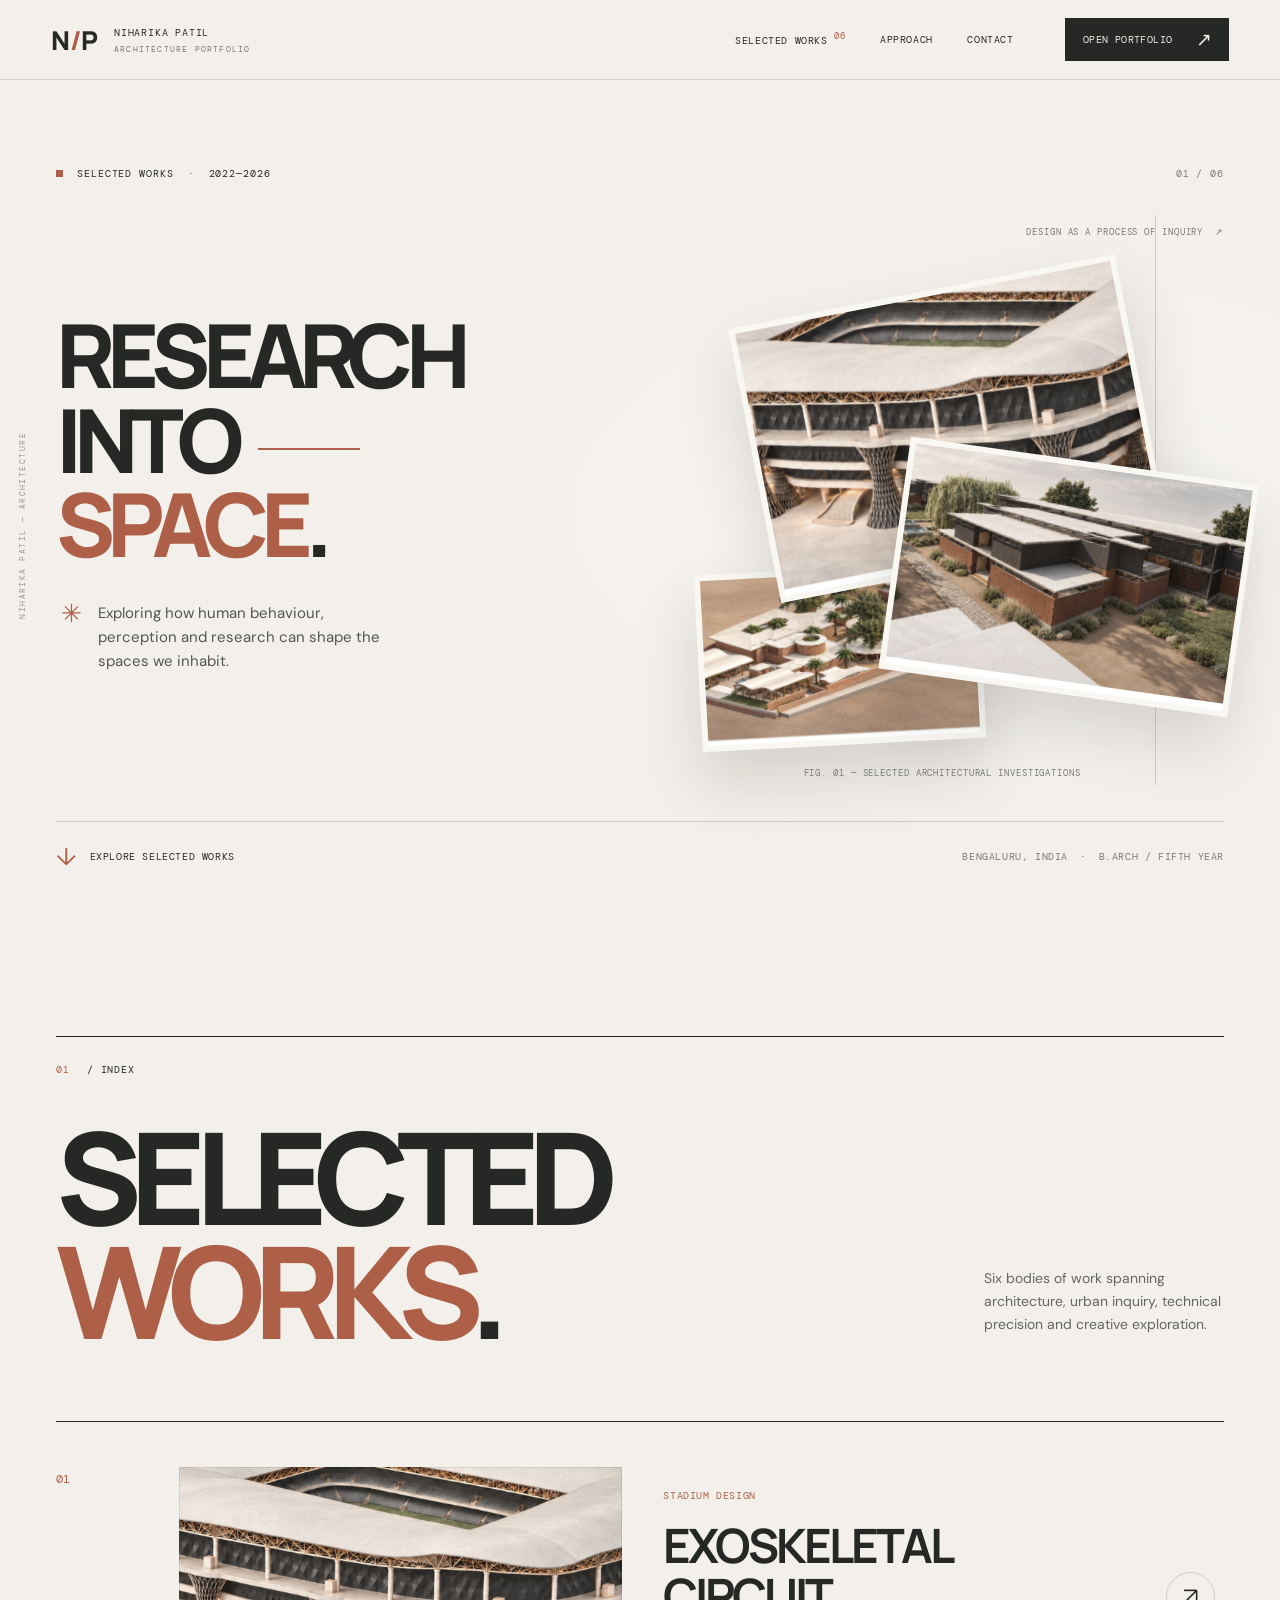
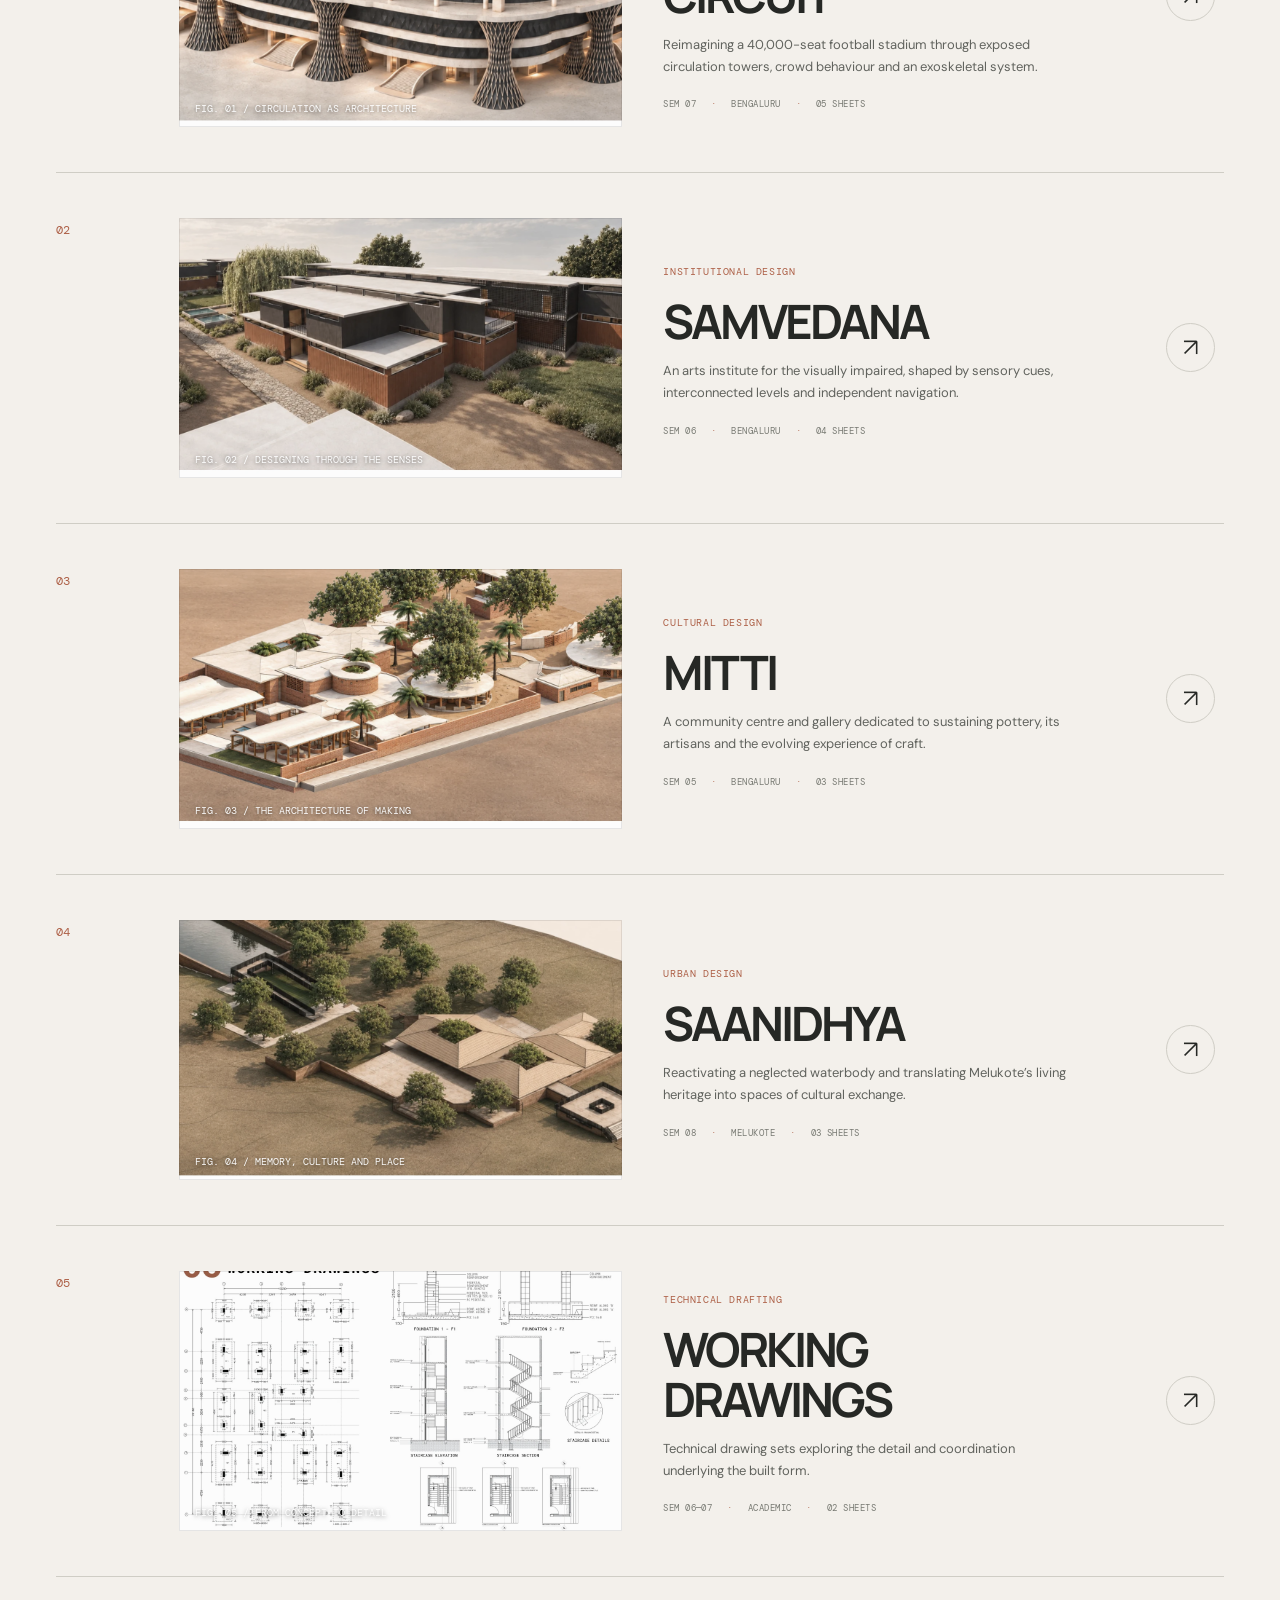
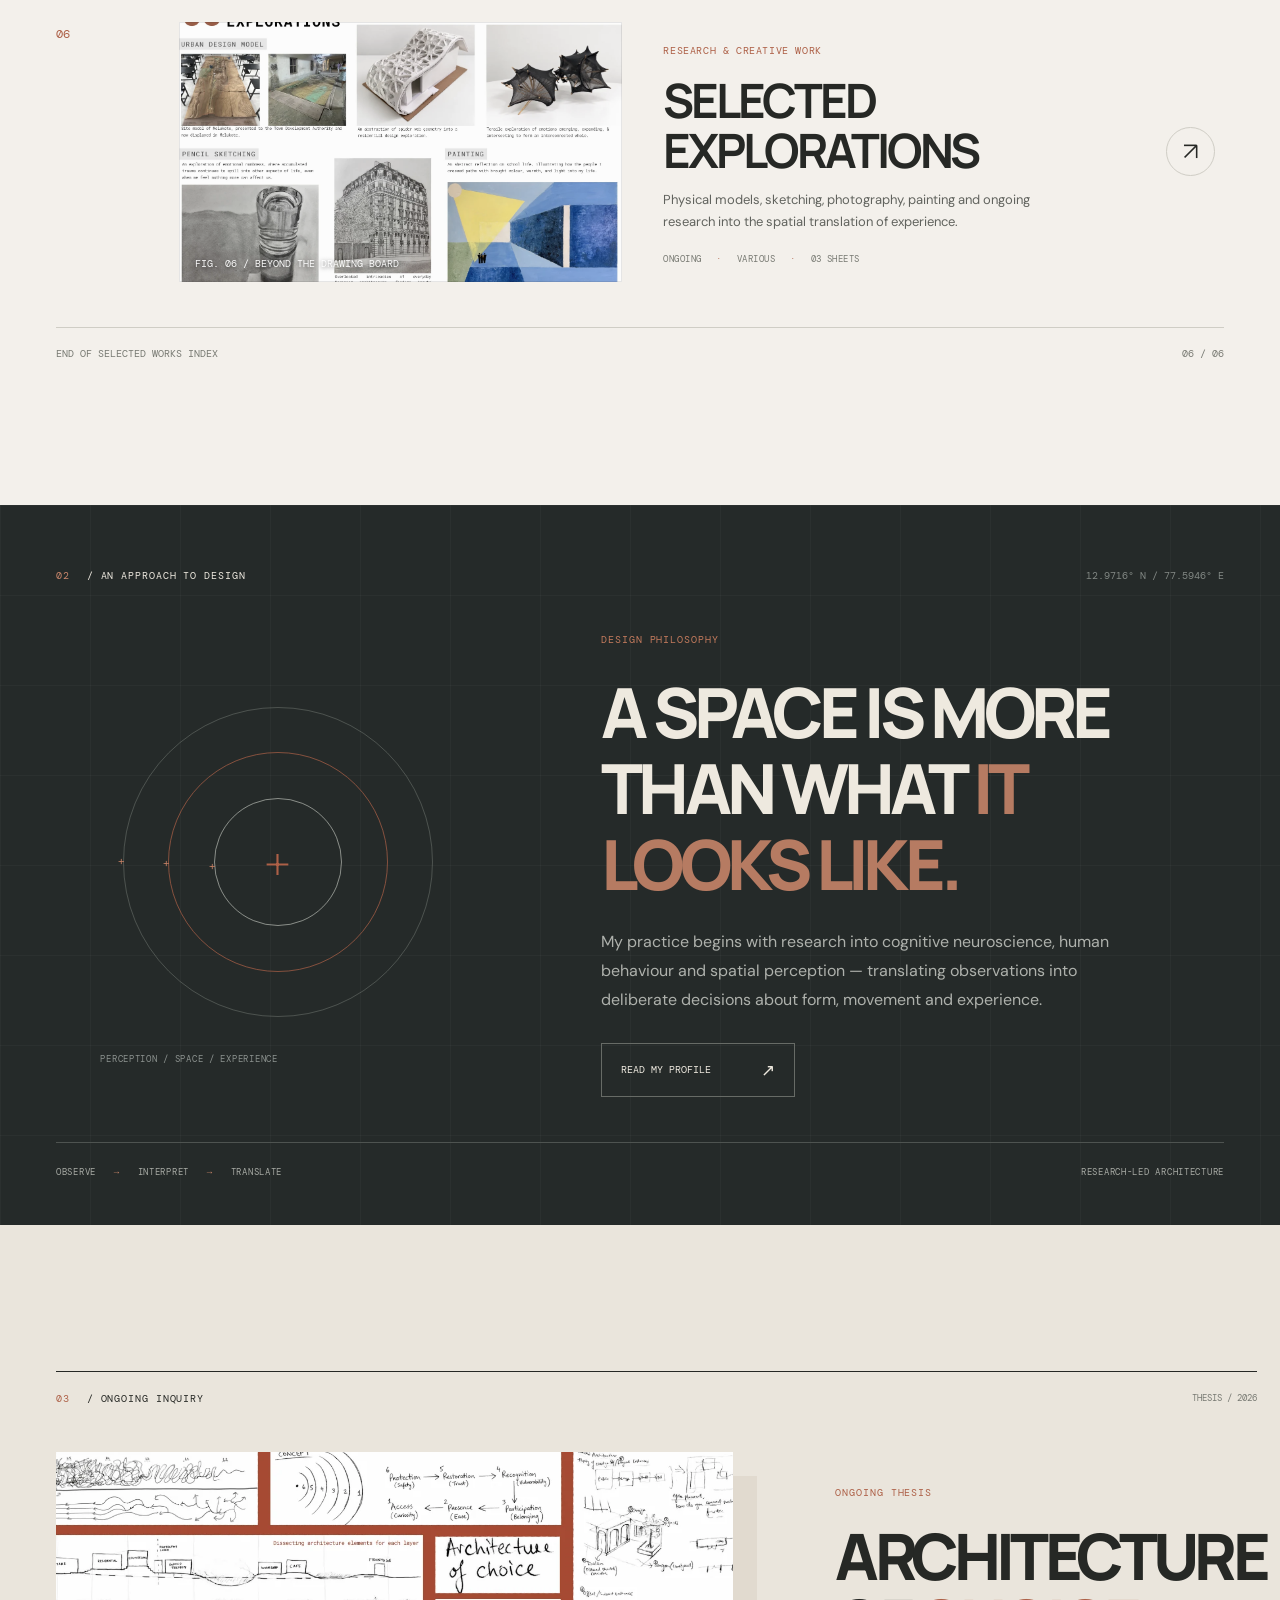
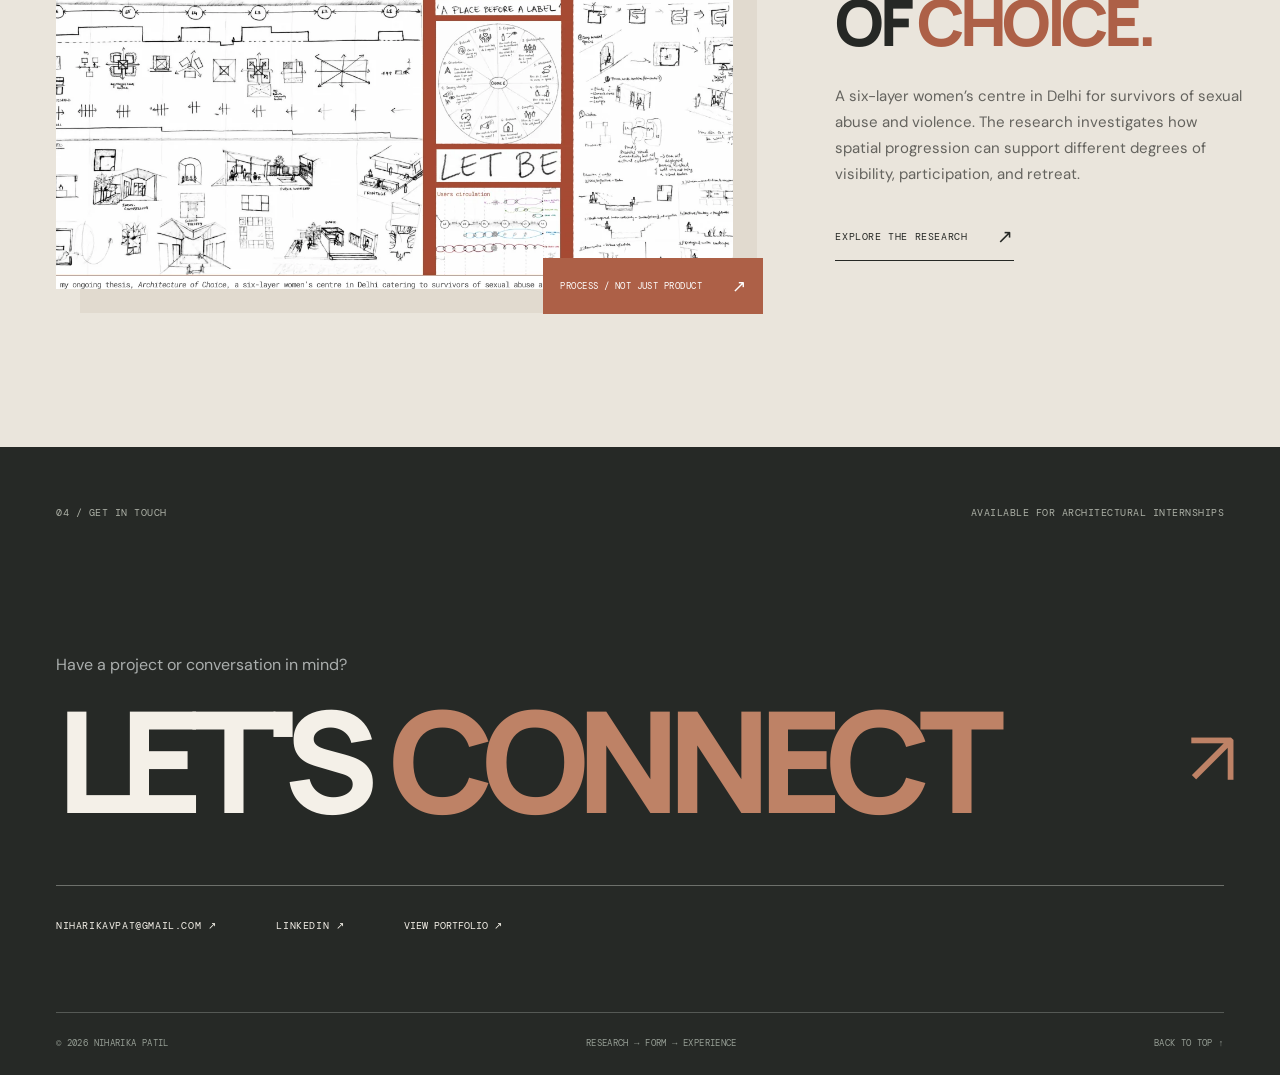
==== index.html @ 6f2466b3 "Publish architecture portfolio with 24 original-quality PDF sheets" ====
<!doctype html>
<html lang="en">
<head>
  <meta charset="utf-8" />
  <meta name="viewport" content="width=device-width, initial-scale=1, viewport-fit=cover" />
  <meta name="theme-color" content="#f3f0eb" />
  <meta name="description" content="Selected architectural works by Niharika Patil, 2022–2026. Research, perception and human experience translated into architecture." />
  <meta property="og:title" content="Niharika Patil — Architecture Portfolio" />
  <meta property="og:description" content="Selected works 2022–2026. An exploration of research, behaviour and spatial experience." />
  <meta property="og:type" content="website" />
  <meta property="og:image" content="assets/site-preview.webp" />
  <meta name="color-scheme" content="light" />
  <link rel="icon" href="assets/mark.svg" type="image/svg+xml" />
  <link rel="preconnect" href="https://fonts.googleapis.com" />
  <link rel="preconnect" href="https://fonts.gstatic.com" crossorigin />
  <link href="https://fonts.googleapis.com/css2?family=DM+Mono:wght@400;500&family=DM+Sans:wght@400;500;600;700&family=Manrope:wght@400;500;600;700;800&display=swap" rel="stylesheet" />
  <link rel="stylesheet" href="styles.css" />
  <title>Niharika Patil — Selected Works</title>
</head>
<body>
  <a class="skip-link" href="#projects">Skip to projects</a>
  <div class="reading-progress" id="reading-progress" aria-hidden="true"></div>
  <header class="site-header" id="site-header">
    <a href="#home" class="brand" aria-label="Niharika Patil — Home">
      <span class="brand-mark">N<span class="brand-accent">/</span>P</span>
      <span class="brand-copy">NIHARIKA PATIL <span>ARCHITECTURE PORTFOLIO</span></span>
    </a>
    <nav class="site-navigation" aria-label="Main navigation">
      <a href="#projects" data-nav="projects">SELECTED WORKS <sup>06</sup></a>
      <a href="#approach" data-nav="approach">APPROACH</a>
      <a href="#contact" data-nav="contact">CONTACT</a>
    </nav>
    <button class="top-action" id="open-deck" type="button" aria-label="Open complete portfolio">
      <span>OPEN PORTFOLIO</span>
      <span class="button-arrow" aria-hidden="true">↗</span>
    </button>
    <button id="mobile-menu-button" class="mobile-menu-button" type="button" aria-label="Open navigation" aria-expanded="false"><span></span><span></span></button>
  </header>

  <main>
    <section class="hero" id="home" aria-labelledby="hero-title">
      <div class="hero-grid" aria-hidden="true"></div>
      <div class="hero-content page-width">
        <div class="hero-kicker" data-reveal><span class="line-swatch"></span> SELECTED WORKS <span class="dot-sep">·</span> 2022—2026 <span class="hero-kicker-count">01 / 06</span></div>
        <div class="hero-copy" data-reveal>
          <h1 id="hero-title">RESEARCH<span class="title-second">INTO <span class="hero-title-line"></span></span><span class="last-word">SPACE<span class="rust-period">.</span></span></h1>
          <div class="hero-description">
            <span class="ornament-cross" aria-hidden="true">✳</span>
            <p>Exploring how human behaviour, perception and research can shape the spaces we inhabit.</p>
          </div>
        </div>
        <div class="hero-art" aria-label="A collage of original architectural designs from this portfolio">
          <div class="hero-image hero-image-a" data-depth="15"><img src="assets/exoskeletal.webp" alt="Exoskeletal Circuit football stadium architectural render" fetchpriority="high" /></div>
          <div class="hero-image hero-image-b" data-depth="28"><img src="assets/samvedana.webp" alt="Samvedana arts institute architectural render" /></div>
          <div class="hero-image hero-image-c" data-depth="11"><img src="assets/mitti.webp" alt="Mitti pottery community centre architectural render" /></div>
          <div class="hero-orbit-label hero-orbit-top">DESIGN AS A PROCESS OF INQUIRY&nbsp; ↗</div>
          <div class="hero-orbit-label hero-orbit-bottom">FIG. 01 — SELECTED ARCHITECTURAL INVESTIGATIONS</div>
          <div class="hero-axis" aria-hidden="true"></div>
        </div>
        <div class="hero-bottom">
          <a class="discover-link" href="#projects"><span class="discover-icon" aria-hidden="true">↓</span> EXPLORE SELECTED WORKS</a>
          <span class="hero-bottom-note">BENGALURU, INDIA <span class="dot-sep">·</span> B.ARCH / FIFTH YEAR</span>
        </div>
      </div>
      <span class="hero-vertical" aria-hidden="true">NIHARIKA PATIL — ARCHITECTURE</span>
    </section>

    <section class="projects-section" id="projects" aria-labelledby="projects-title">
      <div class="page-width">
        <div class="section-heading" data-reveal>
          <span class="eyebrow"><span class="section-num">01</span> / INDEX</span>
          <div class="section-heading-main">
            <h2 id="projects-title">SELECTED<br/><em>WORKS</em><span class="heading-period">.</span></h2>
            <p>Six bodies of work spanning architecture, urban inquiry, technical precision and creative exploration.</p>
          </div>
        </div>
        <div id="project-list" class="project-list" aria-label="Architecture projects"></div>
        <div class="index-end"><span>END OF SELECTED WORKS INDEX</span><span>06 / 06</span></div>
      </div>
    </section>

    <section class="statement-section" id="approach" aria-labelledby="statement-title">
      <div class="statement-inner page-width">
        <div class="statement-top"><span class="eyebrow"><span class="section-num">02</span> / AN APPROACH TO DESIGN</span><span class="statement-coordinate">12.9716° N / 77.5946° E</span></div>
        <div class="statement-body">
          <div class="statement-graphic" aria-hidden="true"><span class="circle circle-one"></span><span class="circle circle-two"></span><span class="circle circle-three"></span><span class="circle-center">+</span><span class="circle-caption">PERCEPTION / SPACE / EXPERIENCE</span></div>
          <div class="statement-content" data-reveal><span class="tiny-label">DESIGN PHILOSOPHY</span><h2 id="statement-title">A SPACE IS MORE THAN WHAT <em>IT LOOKS LIKE.</em></h2><p>My practice begins with research into cognitive neuroscience, human behaviour and spatial perception — translating observations into deliberate decisions about form, movement and experience.</p><button class="light-button" type="button" data-page="2">READ MY PROFILE <span aria-hidden="true">↗</span></button></div>
        </div>
        <div class="statement-bottom"><span>OBSERVE <b>→</b> INTERPRET <b>→</b> TRANSLATE</span><span>RESEARCH-LED ARCHITECTURE</span></div>
      </div>
    </section>

    <section class="research-section" aria-labelledby="research-title">
      <div class="page-width research-layout">
        <div class="research-top"><span class="eyebrow"><span class="section-num">03</span> / ONGOING INQUIRY</span><span class="research-no">THESIS / 2026</span></div>
        <div class="research-visual" data-reveal><img src="assets/thesis-research.webp" loading="lazy" alt="Research drawings and spatial studies from Architecture of Choice, a women's centre thesis"/><div class="research-image-stamp">PROCESS / NOT JUST PRODUCT <span>↗</span></div></div>
        <div class="research-copy" data-reveal><span class="tiny-label dark-label">ONGOING THESIS</span><h2 id="research-title">ARCHITECTURE<br/>OF <em>CHOICE.</em></h2><p>A six-layer women’s centre in Delhi for survivors of sexual abuse and violence. The research investigates how spatial progression can support different degrees of visibility, participation, and retreat.</p><button class="underlined-link" type="button" data-page="23">EXPLORE THE RESEARCH <span>↗</span></button></div>
      </div>
    </section>
  </main>

  <footer class="site-footer" id="contact">
    <div class="page-width footer-layout">
      <div class="footer-overline"><span>04 / GET IN TOUCH</span><span>AVAILABLE FOR ARCHITECTURAL INTERNSHIPS</span></div>
      <p class="footer-small">Have a project or conversation in mind?</p>
      <a class="footer-mail" href="mailto:niharikavpat@gmail.com">LET'S <span>CONNECT</span><span class="footer-arrow" aria-hidden="true">↗</span></a>
      <div class="footer-links"><a href="mailto:niharikavpat@gmail.com">NIHARIKAVPAT@GMAIL.COM ↗</a><a href="https://www.linkedin.com/in/niharika-patil-43bb201a4/" target="_blank" rel="noopener noreferrer">LINKEDIN ↗</a><button type="button" id="footer-open">VIEW PORTFOLIO ↗</button></div>
      <div class="footer-bottom"><span>© <span id="copyright-year">2026</span> NIHARIKA PATIL</span><span>RESEARCH → FORM → EXPERIENCE</span><a href="#home">BACK TO TOP ↑</a></div>
    </div>
  </footer>

  <!-- Interactive PDF gallery: originals are preserved as individually paginated PDF files. -->
  <div class="viewer" id="viewer" role="dialog" aria-modal="true" aria-labelledby="viewer-heading" aria-hidden="true" inert>
    <div class="viewer-topbar">
      <div class="viewer-brand"><span class="viewer-brand-symbol">N/P</span><span>THE ARCHIVE <small> / NIHARIKA PATIL</small></span></div>
      <div class="viewer-breadcrumb"><span id="viewer-breadcrumb-project">SELECTED WORKS</span><span class="bc-slash">/</span><span id="viewer-breadcrumb-page">SHEET 01</span></div>
      <div class="viewer-actions"><button class="viewer-text-button" type="button" id="viewer-fullscreen" aria-label="Toggle fullscreen"><span class="icon-fullscreen">⛶</span><span class="hide-small">FULLSCREEN</span></button><button class="viewer-close" type="button" id="viewer-close" aria-label="Close portfolio viewer">×</button></div>
    </div>
    <div class="viewer-body">
      <aside class="viewer-sidebar" aria-label="Project navigation">
        <div class="sidebar-top"><span class="tiny-label">PORTFOLIO CONTENTS</span><h2 id="viewer-heading">SELECTED<br/>WORKS<span>.</span></h2><p>2022 — 2026<br/>24 ORIGINAL SHEETS</p></div>
        <nav id="viewer-chapters" class="viewer-chapters" aria-label="Portfolio chapters"></nav>
        <div class="sidebar-footer"><div class="sidebar-footer-line"></div><span>SCROLL / ZOOM / EXPLORE</span><span class="sidebar-mark">NP↗</span></div>
      </aside>
      <div class="viewer-main">
        <div class="viewer-stage-toolbar"><div><span class="viewer-live-mark"></span><span id="viewer-sheet-label">COVER / SHEET 01</span></div><span class="viewer-meta" id="viewer-meta">A3 LANDSCAPE · ORIGINAL PDF</span></div>
        <div class="viewer-stage" id="viewer-stage" tabindex="0" aria-label="Zoomable architectural PDF page">
          <div class="viewer-loading" id="viewer-loading" role="status" aria-live="polite"><span class="loading-cross">✳</span><span>PREPARING THE DRAWING</span><span class="loading-progress"></span></div>
          <div class="pdf-frame" id="pdf-frame"><canvas id="pdf-canvas" aria-label="Architecture portfolio page"></canvas><iframe id="pdf-fallback" title="Architecture portfolio PDF sheet" hidden></iframe></div>
          <div class="viewer-stage-corner corner-a" aria-hidden="true"></div><div class="viewer-stage-corner corner-b" aria-hidden="true"></div>
        </div>
        <div class="viewer-controls">
          <div class="viewer-page-nav"><button type="button" id="viewer-prev" aria-label="Previous sheet" class="viewer-arrow">←</button><span id="viewer-page-count">01 <span>/</span> 24</span><button type="button" id="viewer-next" aria-label="Next sheet" class="viewer-arrow">→</button></div>
          <div class="viewer-zoom"><button type="button" id="zoom-out" aria-label="Zoom out">−</button><span id="zoom-label">FIT</span><button type="button" id="zoom-in" aria-label="Zoom in">+</button><button type="button" id="zoom-reset" class="fit-button">FIT</button></div>
          <div class="viewer-download"><a id="download-sheet" href="pages/sheet-01.pdf" download="Niharika-Patil-Sheet-01.pdf" aria-label="Download current PDF sheet">↓ <span class="hide-small">DOWNLOAD SHEET</span></a><a id="download-full" href="#" target="_blank" rel="noopener noreferrer" hidden>FULL PDF ↗</a></div>
        </div>
        <div class="viewer-thumbs" id="viewer-thumbs" aria-label="Sheets in current chapter"></div>
      </div>
    </div>
    <div class="viewer-footnote"><span>THE ORIGINAL DRAWINGS, UNALTERED</span><span>USE ← → TO TURN PAGES <span class="hide-small"> · + / − TO ZOOM · ESC TO CLOSE</span></span></div>
  </div>
  <div class="toast" role="status" id="toast" aria-live="polite"></div>
  <script type="module" src="app.js"></script>
</body>
</html>
---- styles.css ----
:root{--paper:#f3f0eb;--paper2:#ebe7df;--ink:#262825;--muted:#787a73;--rust:#ad6047;--rust-dark:#87452f;--line:#cfcdc5;--dark:#252a29;--dark2:#1d2120;--mono:'DM Mono','Courier New',monospace;--display:'Manrope','Arial',sans-serif;--sans:'DM Sans','Arial',sans-serif;--header-h:80px}
*,*::before,*::after{box-sizing:border-box}html{scroll-behavior:smooth}body{margin:0;background:var(--paper);color:var(--ink);font-family:var(--sans);-webkit-font-smoothing:antialiased;overflow-x:hidden}body.viewer-open{overflow:hidden}button,a{-webkit-tap-highlight-color:transparent}a{color:inherit;text-decoration:none}button{color:inherit;font:inherit;cursor:pointer}button:disabled{opacity:.3;cursor:not-allowed}img{display:block;max-width:100%}::selection{background:var(--rust);color:#fff}:focus-visible{outline:2px solid var(--rust);outline-offset:4px}.page-width{width:min(1440px,calc(100% - 112px));margin:0 auto}.skip-link{position:absolute;top:-100px;left:12px;z-index:1500;background:#fff;padding:12px}.skip-link:focus{top:12px}.reading-progress{position:fixed;height:2px;width:0;left:0;top:0;background:var(--rust);z-index:1101;pointer-events:none}.site-header{position:fixed;z-index:200;top:0;left:0;width:100%;height:var(--header-h);display:flex;align-items:center;padding:0 clamp(24px,4vw,72px);gap:4vw;border-bottom:1px solid rgba(38,40,37,.14);background:rgba(243,240,235,.88);backdrop-filter:blur(18px);transition:background .4s}.site-header.scrolled{background:rgba(243,240,235,.97)}.brand{display:flex;gap:14px;align-items:center;flex:1;min-width:0}.brand-mark{font-family:var(--display);font-size:26px;letter-spacing:-.13em;line-height:1;font-weight:800;margin-right:5px}.brand-accent{color:var(--rust);margin:0 3px}.brand-copy{font-family:var(--mono);font-size:10px;letter-spacing:.08em;white-space:nowrap}.brand-copy span{display:block;color:var(--muted);font-size:8px;margin-top:5px;letter-spacing:.15em}.site-navigation{display:flex;align-items:center;gap:clamp(14px,2.7vw,44px);height:100%;white-space:nowrap}.site-navigation a{font-family:var(--mono);font-size:10px;letter-spacing:.06em;transition:color .2s}.site-navigation a:hover{color:var(--rust)}.site-navigation sup{font-size:9px;color:var(--rust);position:relative;top:-.1em}.top-action{border:1px solid var(--ink);background:var(--ink);color:var(--paper);padding:13px 15px 13px 17px;display:flex;align-items:center;justify-content:space-between;gap:24px;font:10px var(--mono);letter-spacing:.04em;white-space:nowrap;transition:background .2s,border-color .2s,transform .2s}.top-action:hover{background:var(--rust-dark);border-color:var(--rust-dark);transform:translateY(-2px)}.button-arrow{font-size:19px;line-height:.8}.mobile-menu-button{display:none;border:0;background:transparent;padding:10px}.mobile-menu-button span{display:block;width:22px;height:1px;background:var(--ink);margin:6px 0}.hero{min-height:min(930px,100svh);position:relative;overflow:hidden;padding-top:var(--header-h);background:radial-gradient(ellipse at 81% 57%,#f7f5f0 0%,transparent 43%),var(--paper)}.hero-grid{position:absolute;inset:0;opacity:.3;pointer-events:none;background-image:linear-gradient(90deg,transparent calc(25% - .5px),#d8d5ce 25%,transparent calc(25% + .5px),transparent calc(50% - .5px),#d8d5ce 50%,transparent calc(50% + .5px),transparent calc(75% - .5px),#d8d5ce 75%,transparent calc(75% + .5px)),linear-gradient(0deg,transparent calc(50% - .5px),#d8d5ce 50%,transparent calc(50% + .5px))}.hero-content{position:relative;min-height:calc(min(930px,100svh) - var(--header-h));display:grid;grid-template-columns:1.1fr .9fr;grid-template-rows:100px 1fr 95px}.hero-kicker{grid-column:1/3;align-self:end;display:flex;align-items:center;gap:14px;font:10px var(--mono);letter-spacing:.09em}.line-swatch{height:7px;width:7px;background:var(--rust)}.dot-sep{color:var(--rust)}.hero-kicker-count{margin-left:auto;color:var(--muted)}.hero-copy{grid-column:1;grid-row:2;display:flex;flex-direction:column;justify-content:center;z-index:5;pointer-events:none}.hero h1{font:800 clamp(62px,6.9vw,122px)/.96 var(--display);letter-spacing:-.088em;margin:0 0 35px;white-space:nowrap}.hero h1 span{display:block}.hero h1 .title-second{display:flex;gap:22px;align-items:center}.hero-title-line{display:inline-block!important;width:clamp(70px,8vw,146px);height:2px;background:var(--rust);transform:translateY(10px)}.hero h1 .last-word{color:var(--rust)}.rust-period{display:inline!important;color:var(--ink)}.hero-description{display:flex;gap:16px;align-items:start;max-width:350px;padding-left:5px}.hero-description p{font-size:15px;line-height:1.6;color:#525650;margin:0}.ornament-cross{font-size:25px;color:var(--rust);line-height:1}.hero-art{grid-row:2;grid-column:2;position:relative;min-height:530px;margin:35px 0 20px}.hero-image{position:absolute;box-shadow:0 30px 60px rgba(36,30,20,.15);border:6px solid #f8f7f2;overflow:hidden;--mx:0px;--my:0px;transform:translate3d(var(--mx),var(--my),0) rotate(var(--rotate));transition:transform .7s cubic-bezier(.23,1,.32,1),filter .5s}.hero-image img{width:100%;height:100%;object-fit:cover;filter:saturate(.75)}.hero-image-a{--rotate:-11deg;left:10%;top:13%;width:75%;height:49%;z-index:2}.hero-image-b{--rotate:8deg;left:37%;top:43%;width:67%;height:41%;z-index:3}.hero-image-c{--rotate:-3deg;left:0;top:62%;width:54%;height:31%;z-index:1}.hero-image:hover{z-index:10;filter:saturate(1.25);--rotate:0deg}.hero-axis{position:absolute;right:13%;top:0;bottom:0;width:1px;background:var(--line)}.hero-orbit-label{position:absolute;font:9px var(--mono);letter-spacing:.1em;color:var(--muted);z-index:4;white-space:nowrap}.hero-orbit-top{top:2%;right:0}.hero-orbit-bottom{bottom:1%;left:20%}.hero-bottom{grid-row:3;grid-column:1/3;align-self:end;display:flex;justify-content:space-between;align-items:center;padding:19px 0 28px;border-top:1px solid var(--line)}.discover-link,.hero-bottom-note{font:10px var(--mono);letter-spacing:.06em;display:flex;align-items:center;gap:12px}.discover-link:hover .discover-icon{transform:translateY(5px)}.discover-icon{font:24px var(--sans);transition:transform .25s;color:var(--rust)}.hero-bottom-note{color:var(--muted)}.hero-vertical{position:absolute;left:17px;top:48%;writing-mode:vertical-rl;transform:rotate(180deg);font:8px var(--mono);letter-spacing:.18em;color:#999a92}.projects-section{padding:136px 0 145px;background:var(--paper)}.eyebrow,.tiny-label{font:10px var(--mono);letter-spacing:.09em}.section-num{color:var(--rust);margin-right:10px}.section-heading{border-top:1px solid var(--ink);padding-top:20px;margin-bottom:73px}.section-heading-main{display:flex;align-items:end;justify-content:space-between;gap:60px;margin-top:42px}.section-heading h2{font:800 clamp(69px,10vw,164px)/.89 var(--display);letter-spacing:-.09em;margin:0}.section-heading h2 em{font-style:normal;color:var(--rust)}.section-heading .heading-period{color:var(--ink)}.section-heading-main p{max-width:240px;font-size:14px;line-height:1.65;margin:0 0 12px;color:#646760}.project-list{border-top:1px solid var(--ink)}.project-row{position:relative;display:grid;grid-template-columns:7% 38% 1fr 5%;align-items:center;gap:3.5%;padding:45px 0;min-height:320px;border-bottom:1px solid var(--line);transition:padding .35s;background:transparent}.project-row:hover{padding-left:12px;padding-right:12px}.project-number{font:12px var(--mono);color:var(--rust);align-self:start;padding-top:4px}.project-picture{position:relative;overflow:hidden;height:260px;isolation:isolate;background:#dfdad0}.project-picture:after{content:"";position:absolute;inset:0;border:1px solid rgba(35,36,33,.1);pointer-events:none}.project-picture img{width:100%;height:100%;object-fit:cover;filter:saturate(.8) contrast(.98);transition:transform .9s cubic-bezier(.23,1,.32,1),filter .5s}.project-row:hover img{transform:scale(1.065);filter:saturate(1)}.project-picture .picture-index{position:absolute;left:16px;bottom:12px;color:rgba(255,255,255,.95);font:10px var(--mono);z-index:2;text-shadow:0 1px 4px #0008}.project-info{padding-right:25px}.project-type{font:10px var(--mono);letter-spacing:.06em;color:var(--rust)}.project-info h3{font:700 clamp(33px,3.7vw,62px)/1.04 var(--display);letter-spacing:-.065em;margin:17px 0 14px}.project-info h3 span{display:block}.project-description{font-size:13px;line-height:1.7;max-width:410px;color:#61635e;margin:0 0 20px}.project-facts{display:flex;gap:15px;flex-wrap:wrap;font:9px var(--mono);letter-spacing:.05em;color:var(--muted)}.project-facts span:not(:first-child):before{content:'·';margin-right:15px;color:var(--rust)}.project-open{border:1px solid var(--line);border-radius:50%;height:49px;width:49px;display:flex;align-items:center;justify-content:center;font-size:25px;font-weight:300;transition:transform .3s,background .3s,color .3s,border-color .3s}.project-row:hover .project-open{background:var(--rust);border-color:var(--rust);color:white;transform:rotate(45deg)}.project-row{cursor:pointer}.project-row:focus-visible{outline-offset:-2px}.index-end{display:flex;justify-content:space-between;padding-top:19px;font:10px var(--mono);color:var(--muted)}.statement-section{background:var(--dark);color:#eee9df;min-height:720px;padding:64px 0 38px;position:relative;overflow:hidden}.statement-section:after{content:'';pointer-events:none;position:absolute;inset:0;background-image:linear-gradient(rgba(255,255,255,.027) 1px,transparent 1px),linear-gradient(90deg,rgba(255,255,255,.027) 1px,transparent 1px);background-size:90px 90px}.statement-inner{position:relative;z-index:1}.statement-top,.statement-bottom{display:flex;justify-content:space-between;align-items:center}.statement-top .section-num{color:#ca876c}.statement-coordinate{font:10px var(--mono);color:#828884}.statement-body{display:grid;grid-template-columns:38% 1fr;min-height:560px;align-items:center}.statement-graphic{width:100%;height:450px;position:relative;display:flex;align-items:center;justify-content:center}.circle{position:absolute;border:1px solid rgba(220,225,215,.22);border-radius:50%;aspect-ratio:1}.circle-one{width:310px}.circle-two{width:220px;border-color:rgba(171,96,71,.72)}.circle-three{width:128px;border-color:rgba(220,225,215,.55)}.circle::before{content:'+';position:absolute;top:47%;left:-6px;color:#b97a60;font-size:12px}.circle-two{animation:rotate-orbit 24s linear infinite}.circle-one{animation:rotate-orbit 35s linear reverse infinite}.circle-center{font:50px var(--sans);font-weight:200;color:var(--rust)}.circle-caption{position:absolute;bottom:22px;left:10%;font:9px var(--mono);color:#8c928f;letter-spacing:.08em}@keyframes rotate-orbit{to{transform:rotate(360deg)}}.statement-content{padding:30px 4% 30px 14%}.statement-content .tiny-label{color:#c47b5d}.statement-content h2{font:800 clamp(42px,5.4vw,82px)/1.1 var(--display);letter-spacing:-.07em;margin:26px 0}.statement-content h2 em{font-style:normal;color:#b67b62}.statement-content p{max-width:530px;font-size:16px;color:#aeb1ac;line-height:1.8;margin:0 0 28px}.light-button{background:transparent;border:1px solid #676b66;color:#eee9df;display:flex;align-items:center;gap:50px;padding:15px 19px;font:10px var(--mono);transition:background .25s,color .25s}.light-button:hover{background:#eee9df;color:var(--dark)}.light-button span{font-size:17px}.statement-bottom{padding-top:23px;border-top:1px solid #4e5350;font:9px var(--mono);letter-spacing:.08em;color:#a7aaa4}.statement-bottom b{font-weight:normal;color:#cc886a;padding:0 12px}.research-section{padding:146px 0 158px;background:#eae5dc}.research-layout{display:grid;grid-template-columns:58% 1fr;column-gap:8%;row-gap:47px}.research-top{display:flex;justify-content:space-between;grid-column:1/3;padding-top:20px;border-top:1px solid var(--ink)}.research-no{font:9px var(--mono);color:var(--muted)}.research-visual{position:relative;align-self:center;background:#d7d0c4;box-shadow:24px 24px 0 rgba(170,150,127,.14)}.research-visual img{width:100%;height:auto;aspect-ratio:1.55;object-fit:cover}.research-image-stamp{position:absolute;bottom:-25px;right:-30px;display:flex;align-items:center;gap:30px;padding:17px;background:var(--rust);font:9px var(--mono);color:#fff;letter-spacing:.05em}.research-image-stamp span{font-size:17px}.research-copy{align-self:center;padding-left:2%}.research-copy .tiny-label{color:var(--rust)}.research-copy h2{font:800 clamp(45px,5vw,78px)/1.03 var(--display);letter-spacing:-.075em;margin:22px 0 28px}.research-copy h2 em{font-style:normal;color:var(--rust)}.research-copy p{max-width:410px;font-size:15px;line-height:1.75;color:#64635e;margin:0 0 36px}.underlined-link{border:0;border-bottom:1px solid var(--ink);padding:0 0 11px;background:none;font:10px var(--mono);letter-spacing:.06em;display:flex;gap:30px;align-items:center;transition:color .2s}.underlined-link:hover{color:var(--rust)}.underlined-link span{font-size:19px}.site-footer{background:#262926;color:#f4f0e8;padding:59px 0 26px}.footer-overline{display:flex;justify-content:space-between;font:10px var(--mono);letter-spacing:.05em;color:#acb0a6}.footer-small{font-size:16px;color:#aaaead;margin:135px 0 14px}.footer-mail{display:flex;align-items:center;font:800 clamp(57px,11vw,167px)/1 var(--display);letter-spacing:-.085em;border-bottom:1px solid #6d706b;padding:0 0 55px;gap:.16em}.footer-mail span:not(.footer-arrow){color:#be8266}.footer-arrow{font:normal clamp(45px,6vw,94px) var(--sans);margin-left:auto;transition:transform .3s;color:#be8266}.footer-mail:hover .footer-arrow{transform:translate(9px,-9px)}.footer-links{display:flex;justify-content:flex-start;gap:60px;flex-wrap:wrap;padding:33px 0 80px;font:10px var(--mono);letter-spacing:.06em}.footer-links a:hover,.footer-links button:hover{color:#cf967d}.footer-links button{border:none;padding:0;background:none;font:inherit;color:inherit}.footer-bottom{border-top:1px solid #555955;padding-top:24px;display:flex;justify-content:space-between;gap:20px;font:9px var(--mono);color:#969e95;letter-spacing:.04em}.footer-bottom a:hover{color:white}
/* Modal PDF gallery */
.viewer{position:fixed;inset:0;z-index:1000;display:flex;flex-direction:column;background:#242826;color:#f5f1e9;visibility:hidden;opacity:0;transform:translateY(14px);transition:opacity .33s,transform .33s,visibility .33s}.viewer.is-open{visibility:visible;opacity:1;transform:none}.viewer-topbar{height:66px;display:flex;align-items:center;justify-content:space-between;gap:16px;padding:0 24px 0 28px;border-bottom:1px solid #464c47;flex-shrink:0}.viewer-brand{display:flex;align-items:center;gap:16px;font:10px var(--mono);letter-spacing:.06em;white-space:nowrap}.viewer-brand-symbol{font:800 21px var(--display);letter-spacing:-.1em}.viewer-brand small{color:#9aa29a;font-size:9px}.viewer-breadcrumb{font:10px var(--mono);color:#f1ede5;display:flex;align-items:center;gap:15px;letter-spacing:.04em;text-align:center}.bc-slash{color:#bb7657}.viewer-actions{display:flex;align-items:center;gap:20px}.viewer-text-button{background:none;border:none;display:flex;align-items:center;gap:7px;font:9px var(--mono)}.icon-fullscreen{font:23px var(--sans)}.viewer-close{width:38px;height:38px;display:grid;place-items:center;border:1px solid #636962;background:none;color:#fff;font:30px/1 var(--sans);transition:background .2s}.viewer-close:hover{background:var(--rust)}.viewer-body{min-height:0;flex:1;display:grid;grid-template-columns:252px minmax(0,1fr)}.viewer-sidebar{border-right:1px solid #434943;display:flex;flex-direction:column;min-height:0;padding:34px 19px 20px 28px}.sidebar-top .tiny-label{color:#a2aaa2;font-size:9px}.sidebar-top h2{font:800 31px/1.06 var(--display);letter-spacing:-.065em;margin:19px 0 15px}.sidebar-top h2 span{color:#bc7254}.sidebar-top p{font:9px/1.75 var(--mono);color:#8e978e;margin:0 0 33px}.viewer-chapters{display:flex;flex-direction:column;overflow-y:auto;padding-bottom:20px;scrollbar-width:thin;scrollbar-color:#515950 transparent}.chapter-btn{display:grid;grid-template-columns:27px 1fr 20px;align-items:center;gap:7px;text-align:left;border:0;border-bottom:1px solid #434943;background:none;color:#a9b0a7;padding:15px 2px;font:9px var(--mono);transition:color .2s,padding .2s}.chapter-btn span:first-child{color:#7f8b81}.chapter-btn strong{font:500 10px var(--mono);line-height:1.45;letter-spacing:-.01em}.chapter-btn .chapter-arrow{font-size:15px;text-align:right;color:#a16851;opacity:0;transition:opacity .2s}.chapter-btn:hover,.chapter-btn.active{color:#f4eee7;padding-left:7px}.chapter-btn.active strong,.chapter-btn.active span:first-child{color:#d48a69}.chapter-btn.active .chapter-arrow,.chapter-btn:hover .chapter-arrow{opacity:1}.sidebar-footer{margin-top:auto;padding-top:25px;font:9px var(--mono);color:#8f978e;display:flex;flex-direction:column;gap:11px}.sidebar-footer-line{width:100%;height:1px;background:#4a4f49}.sidebar-mark{font:800 33px var(--display);color:#a56f56;align-self:flex-end}.viewer-main{display:flex;flex-direction:column;min-width:0;min-height:0;background:#2c312e}.viewer-stage-toolbar{height:45px;min-height:45px;display:flex;justify-content:space-between;align-items:center;gap:15px;padding:0 30px;border-bottom:1px solid #3f4640;font:9px var(--mono);color:#b4bcb2;letter-spacing:.05em}.viewer-live-mark{display:inline-block;height:5px;width:5px;border-radius:50%;background:#ca805e;margin-right:12px;vertical-align:middle}.viewer-meta{color:#89948a}.viewer-stage{flex:1;min-height:0;min-width:0;position:relative;overflow:auto;display:flex;align-items:safe center;justify-content:safe center;padding:26px 28px;background:radial-gradient(circle at center,#404742 0%,#2c312e 73%);scrollbar-color:#697168 transparent;scrollbar-width:thin}.pdf-frame{display:none;position:relative;flex:0 0 auto;background:#fff;box-shadow:0 16px 66px rgba(0,0,0,.36);line-height:0;max-width:none}.pdf-frame.is-visible{display:block}.pdf-frame canvas{display:block;max-width:none}.pdf-frame iframe{display:block;border:none;width:100%;height:100%}.pdf-frame iframe[hidden]{display:none}.viewer-loading{position:absolute;inset:0;display:flex;flex-direction:column;gap:18px;align-items:center;justify-content:center;font:10px var(--mono);letter-spacing:.11em;color:#b1bdb0;background:rgba(44,49,46,.86);z-index:8}.viewer-loading[hidden]{display:none}.loading-cross{font:38px var(--sans);color:#bb7959;animation:rotate-orbit 4s linear infinite}.loading-progress{width:150px;height:1px;background:#535b53;position:relative;overflow:hidden}.loading-progress:after{content:'';position:absolute;height:100%;width:45%;background:#c18164;animation:loading-across 1.2s ease-in-out infinite}@keyframes loading-across{from{left:-45%}to{left:100%}}.viewer-stage-corner{position:absolute;pointer-events:none;width:13px;height:13px;opacity:.25}.corner-a{top:13px;left:17px;border-top:1px solid white;border-left:1px solid white}.corner-b{right:17px;bottom:13px;border-right:1px solid white;border-bottom:1px solid white}.viewer-controls{min-height:63px;flex-shrink:0;display:grid;grid-template-columns:1fr 1fr 1fr;align-items:center;padding:0 25px;border-top:1px solid #444b45;border-bottom:1px solid #444b45;background:#262b28}.viewer-page-nav,.viewer-zoom,.viewer-download{display:flex;gap:14px;align-items:center}.viewer-page-nav{justify-content:flex-start}.viewer-zoom{justify-content:center}.viewer-download{justify-content:flex-end}.viewer-arrow{width:32px;height:32px;border:1px solid #626b61;background:none;color:#f4eee7;font-size:18px;transition:background .2s}.viewer-arrow:hover:not(:disabled){background:#ae7055}.viewer-page-nav>span{font:11px var(--mono);white-space:nowrap}.viewer-page-nav>span span{color:#868f86;margin:0 6px}.viewer-zoom button{border:1px solid #626b61;background:transparent;color:#f2eee8;height:28px;min-width:28px;font-size:16px}.viewer-zoom button:hover:not(:disabled){background:#9e6249}.viewer-zoom #zoom-label{min-width:49px;text-align:center;font:10px var(--mono);white-space:nowrap}.viewer-zoom .fit-button{font:9px var(--mono);padding:0 8px;margin-left:4px}.viewer-download a{white-space:nowrap;font:9px var(--mono);color:#e1e8de;transition:color .2s}.viewer-download a:hover{color:#dd9978}.viewer-thumbs{display:flex;gap:10px;min-height:100px;height:100px;align-items:center;overflow-x:auto;padding:9px 28px;scrollbar-width:thin;scrollbar-color:#505d51 transparent;background:#242926}.thumb-btn{height:76px;flex:0 0 113px;background:transparent;border:1px solid #555d55;position:relative;padding:2px;opacity:.52;transition:opacity .2s,border-color .2s}.thumb-btn:hover,.thumb-btn.active{opacity:1;border-color:#ce8d6d}.thumb-btn img{height:100%;width:100%;object-fit:contain;background:white}.thumb-number{position:absolute;bottom:4px;right:4px;line-height:1;background:#272c29;color:#f5f1e9;font:8px var(--mono);padding:3px}.viewer-footnote{height:24px;min-height:24px;display:flex;align-items:center;justify-content:space-between;padding:0 27px;border-top:1px solid #414740;font:8px var(--mono);letter-spacing:.06em;color:#879086}.toast{position:fixed;z-index:1200;left:50%;bottom:30px;transform:translate(-50%,15px);padding:14px 22px;background:var(--rust);color:white;font:11px var(--mono);opacity:0;pointer-events:none;transition:opacity .2s,transform .2s}.toast.visible{opacity:1;transform:translate(-50%,0)}
[data-reveal]{transition:opacity .9s,transform .9s cubic-bezier(.19,1,.22,1)}.js-ready [data-reveal]:not(.is-revealed){opacity:0;transform:translateY(24px)}
@media(min-width:1550px){.hero h1{font-size:118px}}
@media(max-width:1250px){.page-width{width:calc(100% - 76px)}.hero h1{font-size:clamp(55px,6.9vw,90px)}.hero-art{min-height:470px}.hero-image-a{left:1%;width:83%}.hero-image-b{width:72%;left:31%}.hero-image-c{width:58%}.project-info h3{font-size:clamp(34px,3.3vw,50px)}.project-picture{height:245px}.viewer-body{grid-template-columns:207px minmax(0,1fr)}.viewer-sidebar{padding:26px 14px 16px}.sidebar-top h2{font-size:26px}}
@media(max-width:930px){:root{--header-h:70px}.site-header{padding:0 28px;gap:16px}.brand-copy{font-size:9px}.site-navigation{display:none;position:absolute;top:70px;left:0;right:0;height:auto;flex-direction:column;gap:0;align-items:stretch;background:var(--paper);box-shadow:0 30px 45px #191d1a20;padding:15px 28px}.site-navigation.is-open{display:flex}.site-navigation a{padding:16px 0;border-bottom:1px solid var(--line)}.mobile-menu-button{display:block}.top-action{padding:12px}.top-action span:first-child{display:none}.hero{min-height:750px}.hero-content{min-height:670px;grid-template-columns:1fr 1fr;grid-template-rows:85px 1fr 85px}.hero h1{font-size:clamp(47px,7.2vw,74px)}.hero-art{min-height:410px;margin-top:60px}.hero-description p{font-size:13px}.projects-section{padding:100px 0}.section-heading{margin-bottom:55px}.section-heading h2{font-size:clamp(63px,11vw,100px)}.project-row{grid-template-columns:6% 40% 1fr 6%;gap:2%;min-height:230px;padding:31px 0}.project-picture{height:190px}.project-info h3{font-size:clamp(28px,3.5vw,39px);margin:11px 0}.project-description{font-size:12px;margin-bottom:10px}.project-facts{font-size:8px}.project-open{width:39px;height:39px}.statement-body{grid-template-columns:31% 1fr}.statement-graphic{height:400px}.circle-one{width:250px}.circle-two{width:180px}.circle-three{width:110px}.statement-content{padding-left:8%}.statement-content h2{font-size:clamp(42px,6vw,61px)}.research-layout{column-gap:6%}.research-copy h2{font-size:clamp(39px,5.4vw,60px)}.footer-small{margin-top:100px}.viewer-body{grid-template-columns:0 minmax(0,1fr)}.viewer-sidebar{display:none}}
@media(max-width:640px){:root{--header-h:65px}.page-width{width:calc(100% - 40px)}.site-header{padding:0 20px}.brand-mark{font-size:25px}.brand-copy{font-size:8px}.brand-copy span{font-size:7px}.site-navigation{top:65px}.hero{min-height:auto}.hero-content{min-height:830px;grid-template-columns:1fr;grid-template-rows:70px auto 350px 76px}.hero-kicker{grid-column:1;grid-row:1;font-size:9px;gap:8px}.hero-kicker-count{display:none}.hero-copy{grid-column:1;grid-row:2;justify-content:flex-end;padding:20px 0 5px}.hero h1{font-size:clamp(54px,12vw,86px);margin:0 0 19px;letter-spacing:-.088em}.hero-title-line{width:55px}.hero-description{max-width:275px}.hero-description p{font-size:13px}.hero-art{grid-column:1;grid-row:3;margin:0;min-height:330px}.hero-image-a{left:12%;top:6%;width:64%;height:53%}.hero-image-b{left:43%;top:43%;width:56%;height:42%}.hero-image-c{left:4%;top:56%;width:51%;height:37%}.hero-orbit-top{font-size:7px;right:4%;top:2%}.hero-orbit-bottom{font-size:7px;left:22%;bottom:0}.hero-bottom{grid-column:1;grid-row:4;padding:17px 0 22px}.hero-bottom-note{display:none}.hero-vertical{display:none}.projects-section{padding:78px 0 85px}.section-heading{margin-bottom:36px}.section-heading-main{display:block;margin-top:33px}.section-heading h2{font-size:clamp(63px,14vw,102px)}.section-heading-main p{max-width:320px;margin-top:24px;font-size:13px}.project-row{display:grid;grid-template-columns:30px 1fr 38px;gap:12px;padding:28px 0 35px;min-height:unset}.project-row:hover{padding-left:0;padding-right:0}.project-number{grid-column:1;grid-row:1;padding-top:7px}.project-picture{grid-column:2/4;grid-row:1;height:auto;aspect-ratio:1.65}.project-info{grid-column:1/3;grid-row:2;padding:0}.project-info h3{font-size:clamp(34px,8vw,53px);margin:13px 0}.project-description{font-size:12px;max-width:340px}.project-facts{font-size:8px;gap:8px}.project-facts span:not(:first-child):before{margin-right:7px}.project-open{grid-column:3;grid-row:2;align-self:start}.statement-section{padding:45px 0 28px;min-height:0}.statement-coordinate{display:none}.statement-body{grid-template-columns:1fr}.statement-graphic{height:280px;grid-row:1}.circle-one{width:215px}.circle-two{width:153px}.circle-three{width:92px}.circle-caption{left:0;bottom:9px}.statement-content{padding:0 0 68px}.statement-content h2{font-size:clamp(44px,10vw,69px);margin:22px 0}.statement-content p{font-size:14px}.statement-bottom{font-size:7px;gap:15px}.statement-bottom span:last-child{display:none}.research-section{padding:78px 0 105px}.research-layout{display:block}.research-top{padding-top:20px;margin-bottom:40px}.research-visual{margin-right:18px}.research-visual img{aspect-ratio:1.5}.research-image-stamp{font-size:8px;right:-15px}.research-copy{padding:60px 0 0}.research-copy h2{font-size:clamp(47px,10vw,65px)}.research-copy p{font-size:14px}.site-footer{padding:40px 0 24px}.footer-overline{font-size:8px}.footer-overline span:last-child{display:none}.footer-small{margin-top:90px;font-size:13px}.footer-mail{font-size:clamp(53px,13vw,89px);flex-wrap:wrap;padding-bottom:36px;gap:.1em}.footer-arrow{font-size:44px}.footer-links{gap:19px;flex-direction:column;padding:28px 0 80px}.footer-bottom{font-size:8px}.footer-bottom span:nth-child(2){display:none}.viewer-topbar{height:55px;padding:0 10px 0 15px;gap:8px}.viewer-brand-symbol{font-size:20px}.viewer-brand>span:last-child{font-size:0}.viewer-brand small{display:none}.viewer-breadcrumb{font-size:8px;gap:7px}.viewer-actions{gap:6px}.viewer-text-button{font-size:8px}.icon-fullscreen{font-size:20px}.viewer-close{height:31px;width:31px;font-size:25px}.hide-small{display:none!important}.viewer-stage-toolbar{height:38px;min-height:38px;padding:0 15px;font-size:8px}.viewer-meta{font-size:7px}.viewer-stage{padding:16px 12px}.viewer-controls{grid-template-columns:1fr 1fr 35px;padding:0 11px;min-height:56px;gap:2px}.viewer-page-nav{gap:6px}.viewer-arrow{height:30px;width:30px}.viewer-page-nav>span{font-size:9px}.viewer-zoom{gap:5px}.viewer-zoom #zoom-label{font-size:9px;min-width:38px}.viewer-zoom .fit-button{display:none}.viewer-download a{font-size:14px}.viewer-thumbs{height:85px;min-height:85px;gap:6px;padding:8px 12px}.thumb-btn{height:65px;flex-basis:100px}.viewer-footnote{padding:0 13px;font-size:7px}}
@media(max-width:390px){.hero h1{font-size:51px}.brand-copy{display:none}.viewer-stage-toolbar .viewer-meta{display:none}}
@media(prefers-reduced-motion:reduce){html{scroll-behavior:auto}*,*::before,*::after{animation-duration:.01ms!important;transition-duration:.01ms!important}.js-ready [data-reveal]:not(.is-revealed){opacity:1;transform:none}}
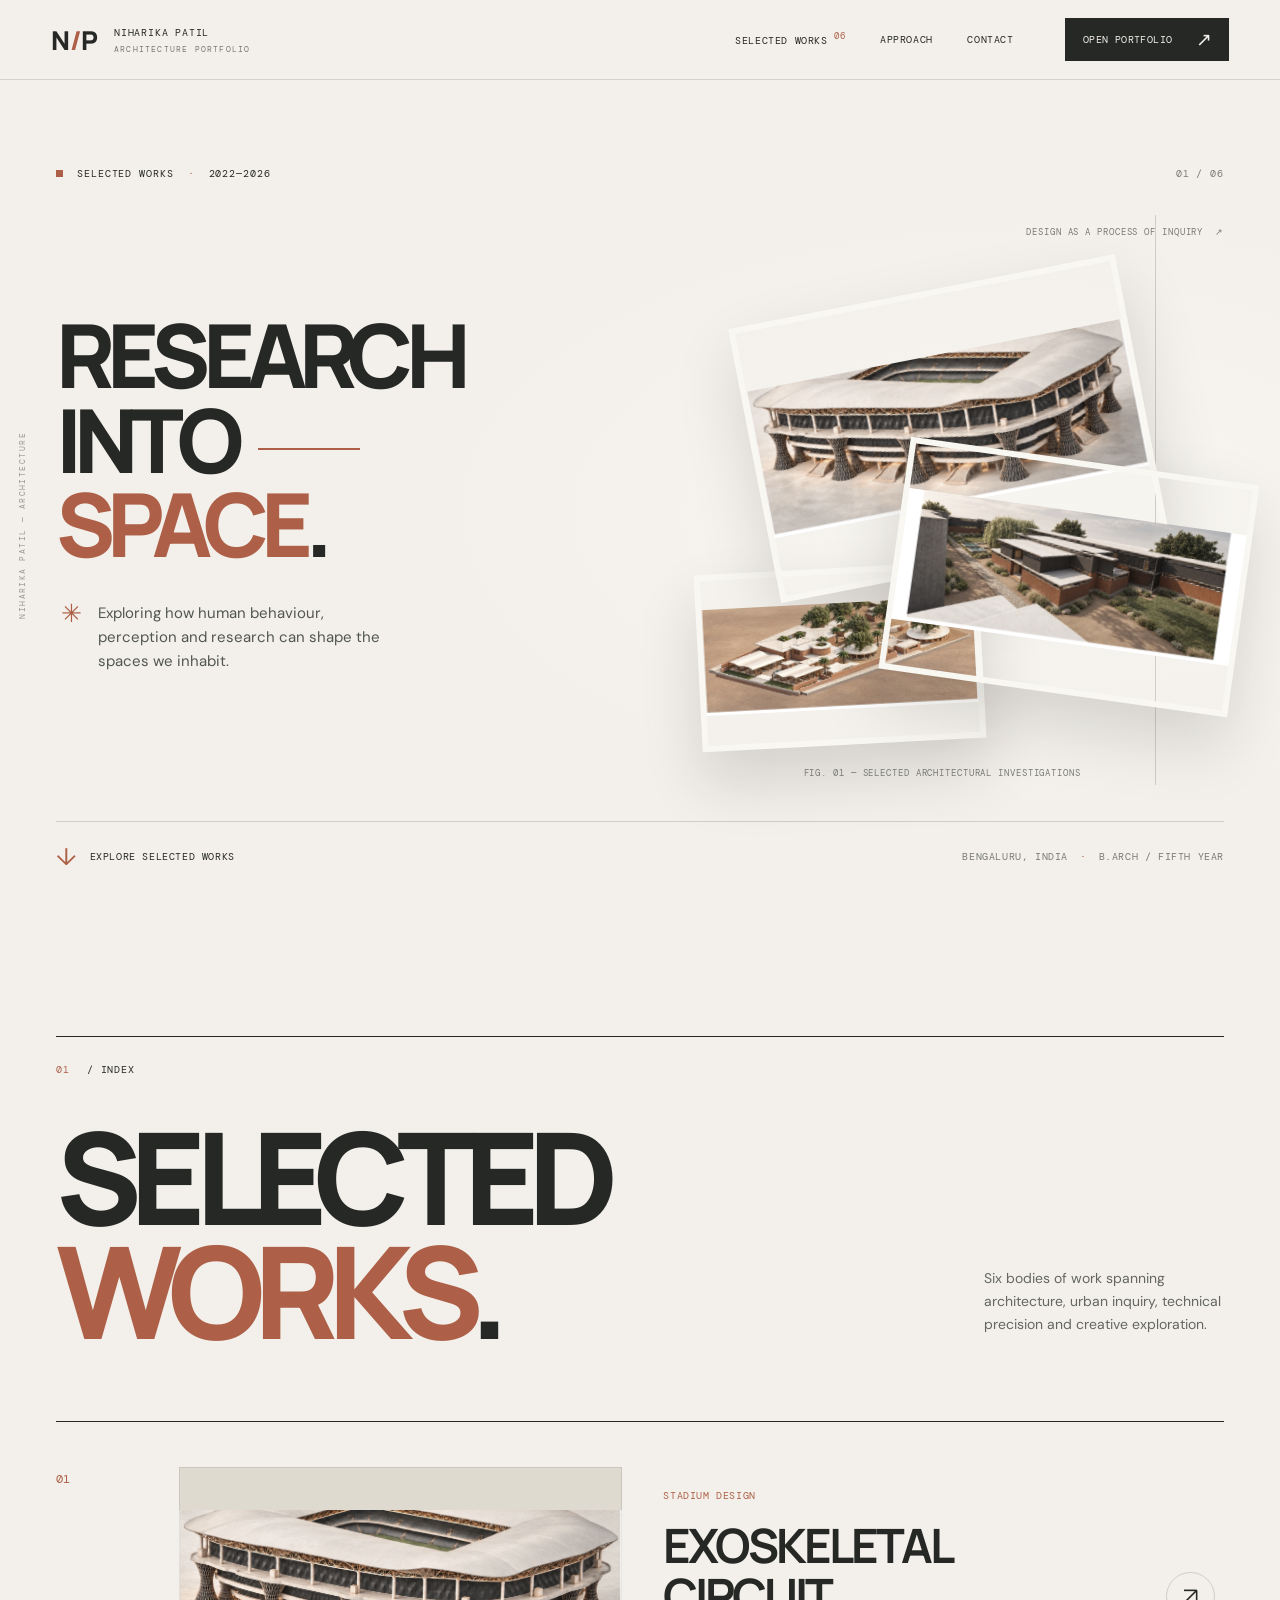
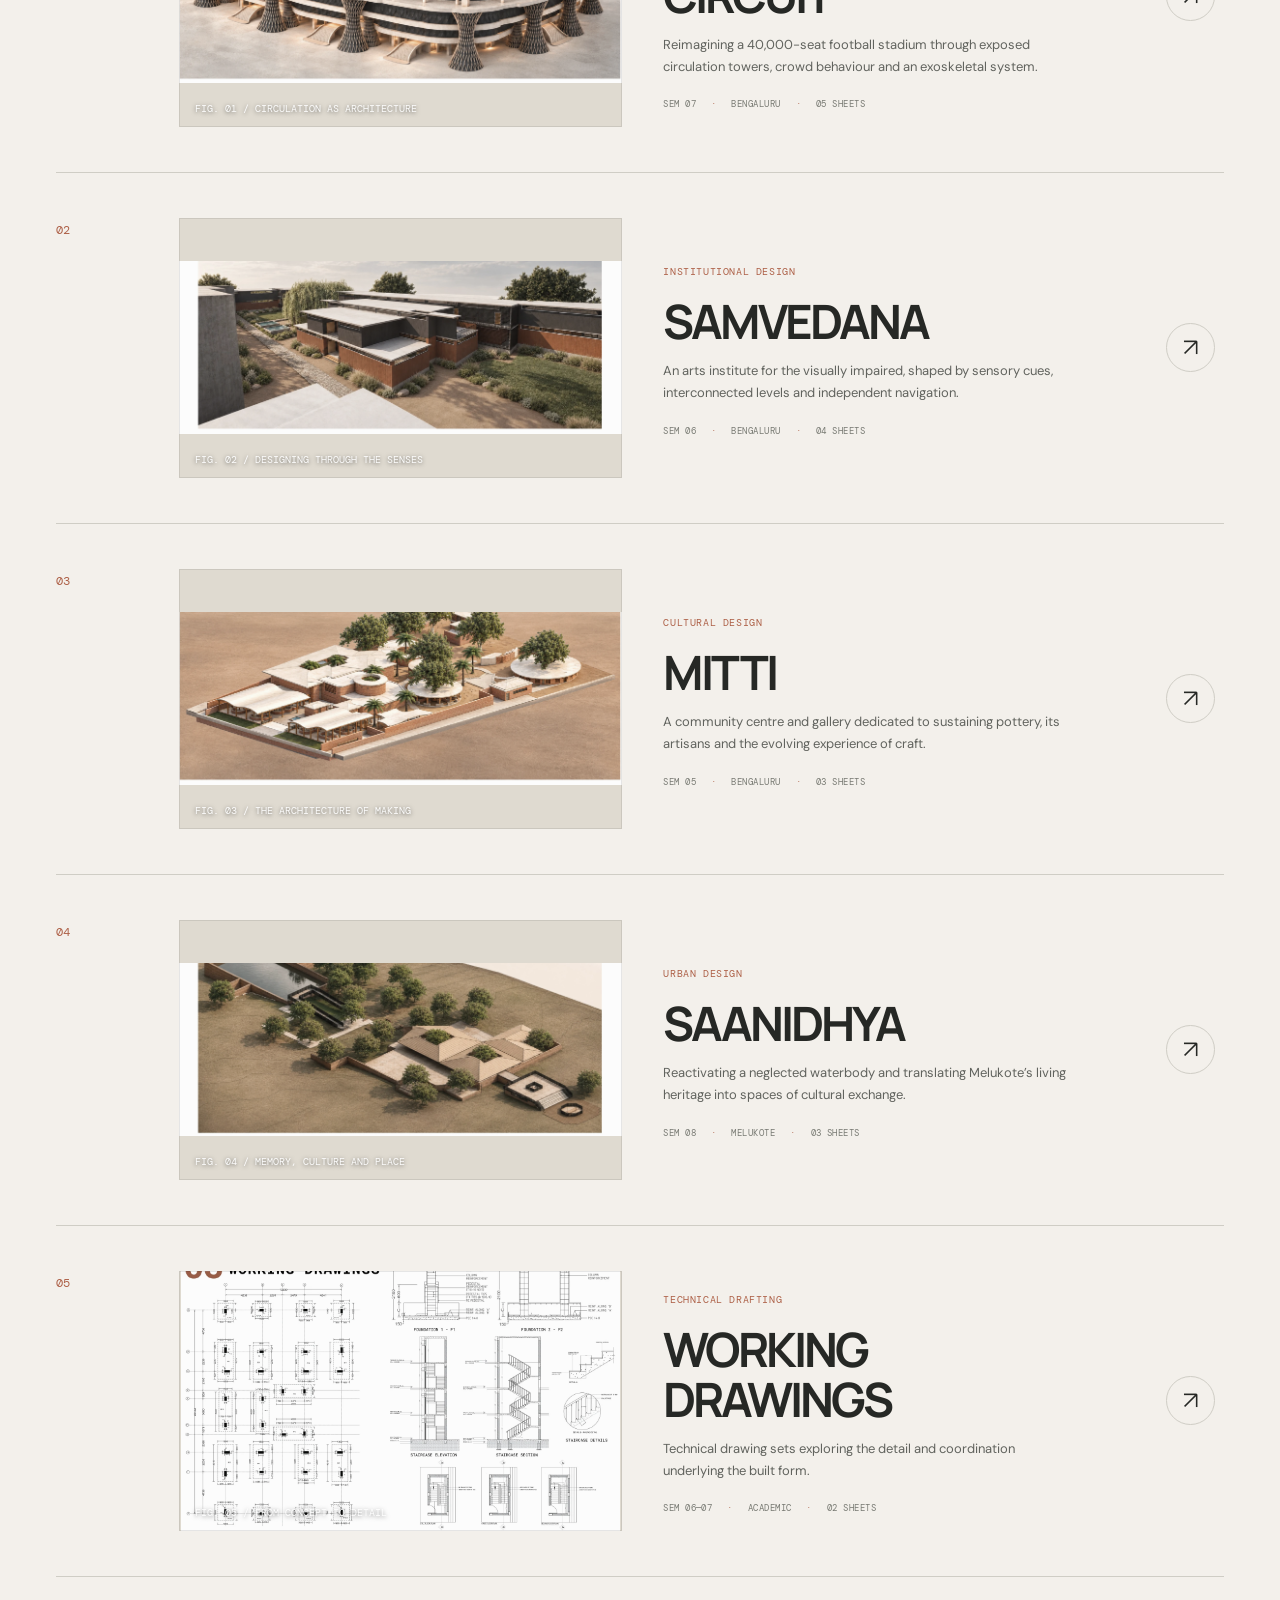
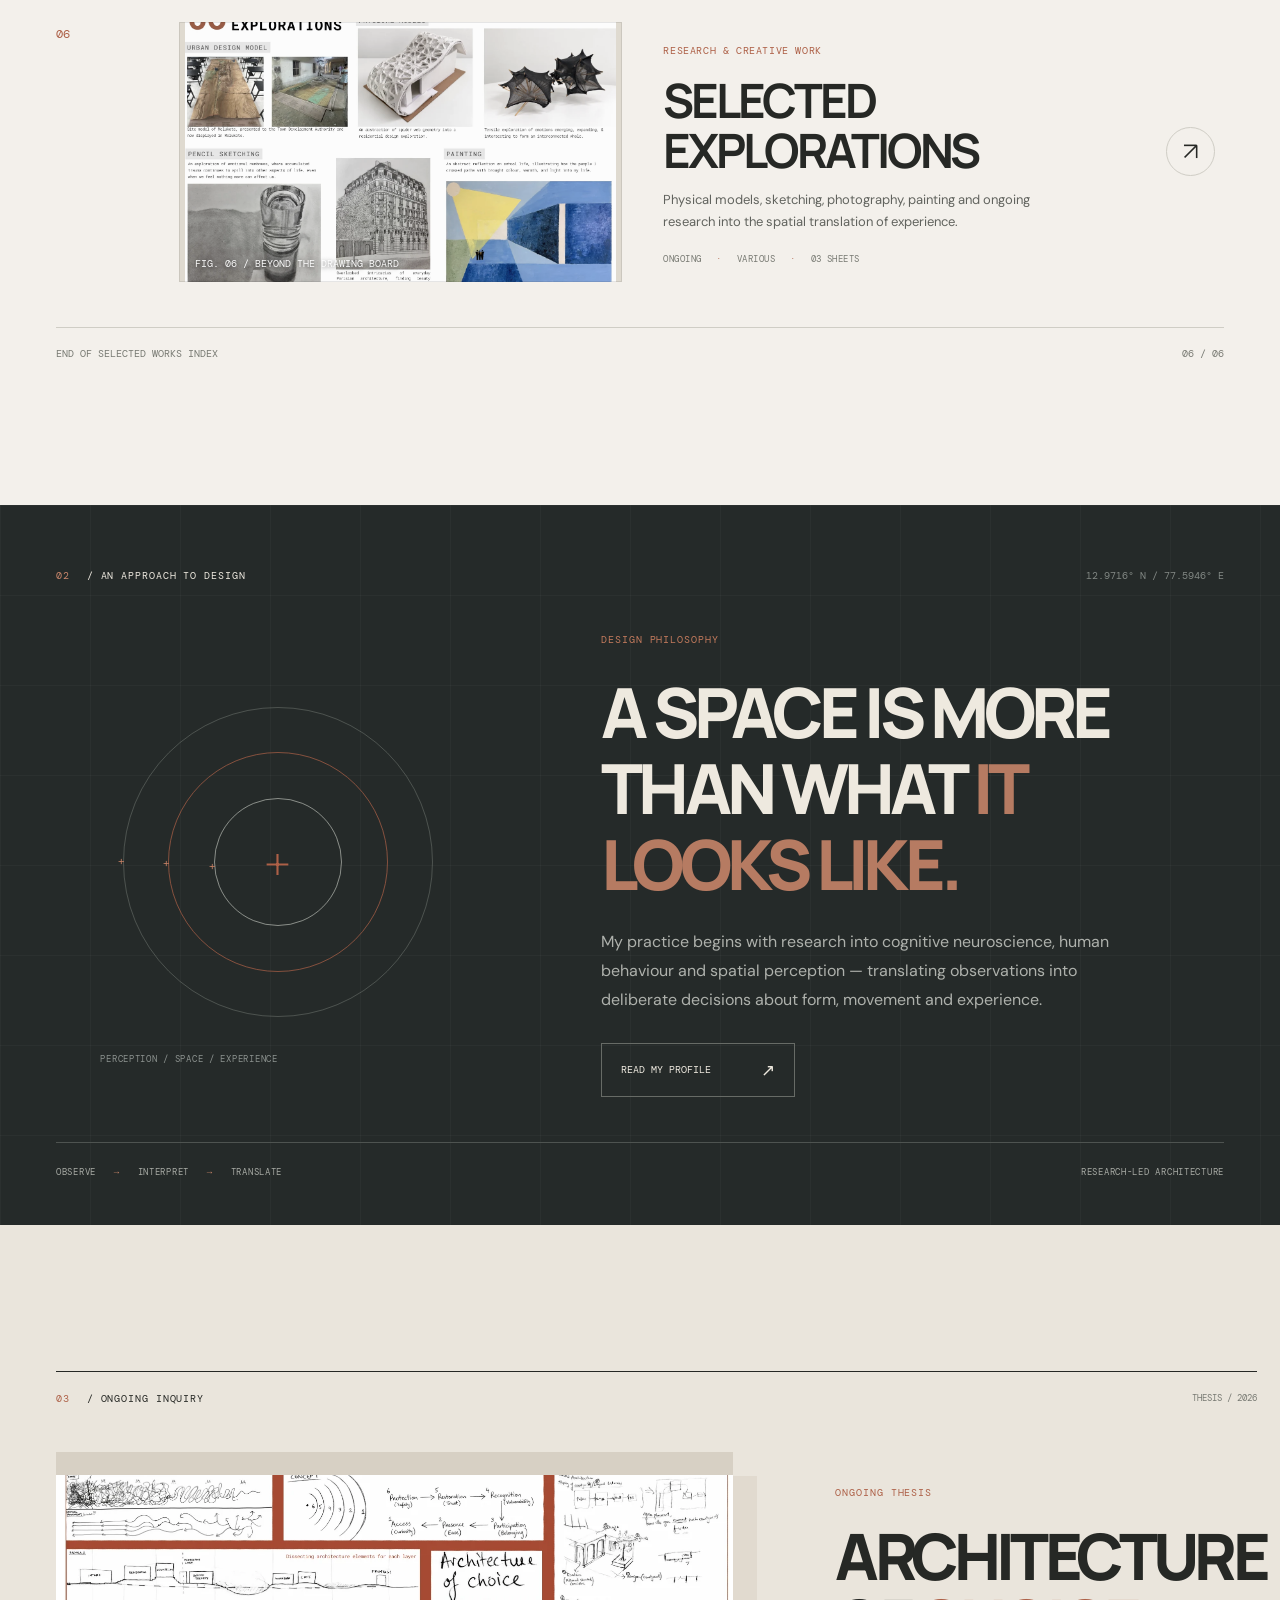
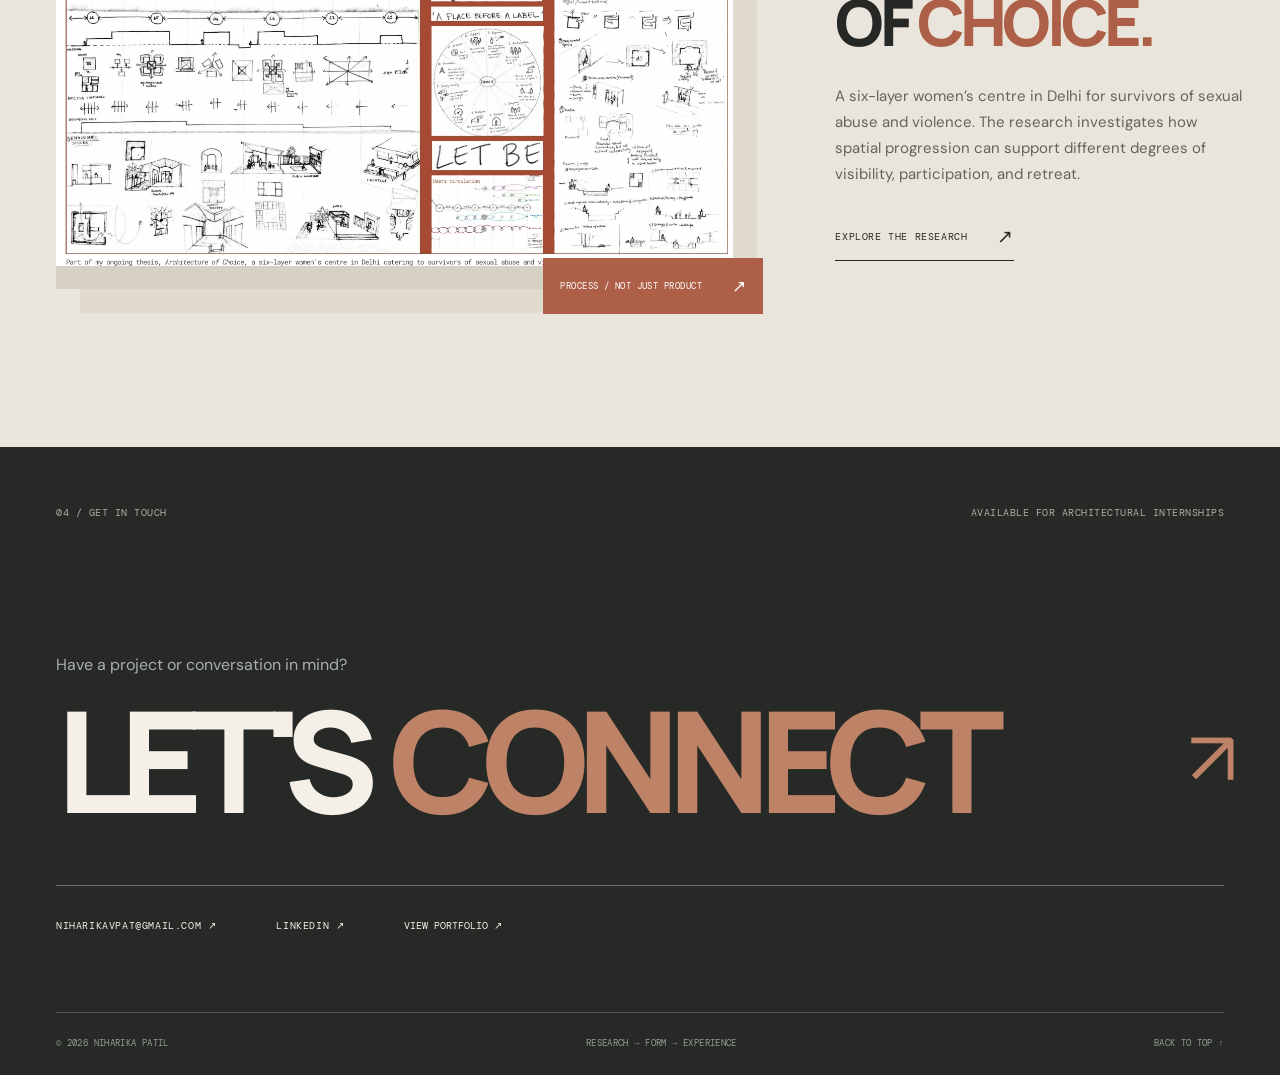
==== commit a05ec874: "Show complete portfolio images inside existing frames" ====
--- a/index.html
+++ b/index.html
@@ -14,7 +14,7 @@
   <link rel="preconnect" href="https://fonts.googleapis.com" />
   <link rel="preconnect" href="https://fonts.gstatic.com" crossorigin />
   <link href="https://fonts.googleapis.com/css2?family=DM+Mono:wght@400;500&family=DM+Sans:wght@400;500;600;700&family=Manrope:wght@400;500;600;700;800&display=swap" rel="stylesheet" />
-  <link rel="stylesheet" href="styles.css" />
+  <link rel="stylesheet" href="styles.css?v=20261020-full-images" />
   <title>Niharika Patil — Selected Works</title>
 </head>
 <body>
--- a/styles.css
+++ b/styles.css
@@ -1,11 +1,11 @@
 :root{--paper:#f3f0eb;--paper2:#ebe7df;--ink:#262825;--muted:#787a73;--rust:#ad6047;--rust-dark:#87452f;--line:#cfcdc5;--dark:#252a29;--dark2:#1d2120;--mono:'DM Mono','Courier New',monospace;--display:'Manrope','Arial',sans-serif;--sans:'DM Sans','Arial',sans-serif;--header-h:80px}
-*,*::before,*::after{box-sizing:border-box}html{scroll-behavior:smooth}body{margin:0;background:var(--paper);color:var(--ink);font-family:var(--sans);-webkit-font-smoothing:antialiased;overflow-x:hidden}body.viewer-open{overflow:hidden}button,a{-webkit-tap-highlight-color:transparent}a{color:inherit;text-decoration:none}button{color:inherit;font:inherit;cursor:pointer}button:disabled{opacity:.3;cursor:not-allowed}img{display:block;max-width:100%}::selection{background:var(--rust);color:#fff}:focus-visible{outline:2px solid var(--rust);outline-offset:4px}.page-width{width:min(1440px,calc(100% - 112px));margin:0 auto}.skip-link{position:absolute;top:-100px;left:12px;z-index:1500;background:#fff;padding:12px}.skip-link:focus{top:12px}.reading-progress{position:fixed;height:2px;width:0;left:0;top:0;background:var(--rust);z-index:1101;pointer-events:none}.site-header{position:fixed;z-index:200;top:0;left:0;width:100%;height:var(--header-h);display:flex;align-items:center;padding:0 clamp(24px,4vw,72px);gap:4vw;border-bottom:1px solid rgba(38,40,37,.14);background:rgba(243,240,235,.88);backdrop-filter:blur(18px);transition:background .4s}.site-header.scrolled{background:rgba(243,240,235,.97)}.brand{display:flex;gap:14px;align-items:center;flex:1;min-width:0}.brand-mark{font-family:var(--display);font-size:26px;letter-spacing:-.13em;line-height:1;font-weight:800;margin-right:5px}.brand-accent{color:var(--rust);margin:0 3px}.brand-copy{font-family:var(--mono);font-size:10px;letter-spacing:.08em;white-space:nowrap}.brand-copy span{display:block;color:var(--muted);font-size:8px;margin-top:5px;letter-spacing:.15em}.site-navigation{display:flex;align-items:center;gap:clamp(14px,2.7vw,44px);height:100%;white-space:nowrap}.site-navigation a{font-family:var(--mono);font-size:10px;letter-spacing:.06em;transition:color .2s}.site-navigation a:hover{color:var(--rust)}.site-navigation sup{font-size:9px;color:var(--rust);position:relative;top:-.1em}.top-action{border:1px solid var(--ink);background:var(--ink);color:var(--paper);padding:13px 15px 13px 17px;display:flex;align-items:center;justify-content:space-between;gap:24px;font:10px var(--mono);letter-spacing:.04em;white-space:nowrap;transition:background .2s,border-color .2s,transform .2s}.top-action:hover{background:var(--rust-dark);border-color:var(--rust-dark);transform:translateY(-2px)}.button-arrow{font-size:19px;line-height:.8}.mobile-menu-button{display:none;border:0;background:transparent;padding:10px}.mobile-menu-button span{display:block;width:22px;height:1px;background:var(--ink);margin:6px 0}.hero{min-height:min(930px,100svh);position:relative;overflow:hidden;padding-top:var(--header-h);background:radial-gradient(ellipse at 81% 57%,#f7f5f0 0%,transparent 43%),var(--paper)}.hero-grid{position:absolute;inset:0;opacity:.3;pointer-events:none;background-image:linear-gradient(90deg,transparent calc(25% - .5px),#d8d5ce 25%,transparent calc(25% + .5px),transparent calc(50% - .5px),#d8d5ce 50%,transparent calc(50% + .5px),transparent calc(75% - .5px),#d8d5ce 75%,transparent calc(75% + .5px)),linear-gradient(0deg,transparent calc(50% - .5px),#d8d5ce 50%,transparent calc(50% + .5px))}.hero-content{position:relative;min-height:calc(min(930px,100svh) - var(--header-h));display:grid;grid-template-columns:1.1fr .9fr;grid-template-rows:100px 1fr 95px}.hero-kicker{grid-column:1/3;align-self:end;display:flex;align-items:center;gap:14px;font:10px var(--mono);letter-spacing:.09em}.line-swatch{height:7px;width:7px;background:var(--rust)}.dot-sep{color:var(--rust)}.hero-kicker-count{margin-left:auto;color:var(--muted)}.hero-copy{grid-column:1;grid-row:2;display:flex;flex-direction:column;justify-content:center;z-index:5;pointer-events:none}.hero h1{font:800 clamp(62px,6.9vw,122px)/.96 var(--display);letter-spacing:-.088em;margin:0 0 35px;white-space:nowrap}.hero h1 span{display:block}.hero h1 .title-second{display:flex;gap:22px;align-items:center}.hero-title-line{display:inline-block!important;width:clamp(70px,8vw,146px);height:2px;background:var(--rust);transform:translateY(10px)}.hero h1 .last-word{color:var(--rust)}.rust-period{display:inline!important;color:var(--ink)}.hero-description{display:flex;gap:16px;align-items:start;max-width:350px;padding-left:5px}.hero-description p{font-size:15px;line-height:1.6;color:#525650;margin:0}.ornament-cross{font-size:25px;color:var(--rust);line-height:1}.hero-art{grid-row:2;grid-column:2;position:relative;min-height:530px;margin:35px 0 20px}.hero-image{position:absolute;box-shadow:0 30px 60px rgba(36,30,20,.15);border:6px solid #f8f7f2;overflow:hidden;--mx:0px;--my:0px;transform:translate3d(var(--mx),var(--my),0) rotate(var(--rotate));transition:transform .7s cubic-bezier(.23,1,.32,1),filter .5s}.hero-image img{width:100%;height:100%;object-fit:cover;filter:saturate(.75)}.hero-image-a{--rotate:-11deg;left:10%;top:13%;width:75%;height:49%;z-index:2}.hero-image-b{--rotate:8deg;left:37%;top:43%;width:67%;height:41%;z-index:3}.hero-image-c{--rotate:-3deg;left:0;top:62%;width:54%;height:31%;z-index:1}.hero-image:hover{z-index:10;filter:saturate(1.25);--rotate:0deg}.hero-axis{position:absolute;right:13%;top:0;bottom:0;width:1px;background:var(--line)}.hero-orbit-label{position:absolute;font:9px var(--mono);letter-spacing:.1em;color:var(--muted);z-index:4;white-space:nowrap}.hero-orbit-top{top:2%;right:0}.hero-orbit-bottom{bottom:1%;left:20%}.hero-bottom{grid-row:3;grid-column:1/3;align-self:end;display:flex;justify-content:space-between;align-items:center;padding:19px 0 28px;border-top:1px solid var(--line)}.discover-link,.hero-bottom-note{font:10px var(--mono);letter-spacing:.06em;display:flex;align-items:center;gap:12px}.discover-link:hover .discover-icon{transform:translateY(5px)}.discover-icon{font:24px var(--sans);transition:transform .25s;color:var(--rust)}.hero-bottom-note{color:var(--muted)}.hero-vertical{position:absolute;left:17px;top:48%;writing-mode:vertical-rl;transform:rotate(180deg);font:8px var(--mono);letter-spacing:.18em;color:#999a92}.projects-section{padding:136px 0 145px;background:var(--paper)}.eyebrow,.tiny-label{font:10px var(--mono);letter-spacing:.09em}.section-num{color:var(--rust);margin-right:10px}.section-heading{border-top:1px solid var(--ink);padding-top:20px;margin-bottom:73px}.section-heading-main{display:flex;align-items:end;justify-content:space-between;gap:60px;margin-top:42px}.section-heading h2{font:800 clamp(69px,10vw,164px)/.89 var(--display);letter-spacing:-.09em;margin:0}.section-heading h2 em{font-style:normal;color:var(--rust)}.section-heading .heading-period{color:var(--ink)}.section-heading-main p{max-width:240px;font-size:14px;line-height:1.65;margin:0 0 12px;color:#646760}.project-list{border-top:1px solid var(--ink)}.project-row{position:relative;display:grid;grid-template-columns:7% 38% 1fr 5%;align-items:center;gap:3.5%;padding:45px 0;min-height:320px;border-bottom:1px solid var(--line);transition:padding .35s;background:transparent}.project-row:hover{padding-left:12px;padding-right:12px}.project-number{font:12px var(--mono);color:var(--rust);align-self:start;padding-top:4px}.project-picture{position:relative;overflow:hidden;height:260px;isolation:isolate;background:#dfdad0}.project-picture:after{content:"";position:absolute;inset:0;border:1px solid rgba(35,36,33,.1);pointer-events:none}.project-picture img{width:100%;height:100%;object-fit:cover;filter:saturate(.8) contrast(.98);transition:transform .9s cubic-bezier(.23,1,.32,1),filter .5s}.project-row:hover img{transform:scale(1.065);filter:saturate(1)}.project-picture .picture-index{position:absolute;left:16px;bottom:12px;color:rgba(255,255,255,.95);font:10px var(--mono);z-index:2;text-shadow:0 1px 4px #0008}.project-info{padding-right:25px}.project-type{font:10px var(--mono);letter-spacing:.06em;color:var(--rust)}.project-info h3{font:700 clamp(33px,3.7vw,62px)/1.04 var(--display);letter-spacing:-.065em;margin:17px 0 14px}.project-info h3 span{display:block}.project-description{font-size:13px;line-height:1.7;max-width:410px;color:#61635e;margin:0 0 20px}.project-facts{display:flex;gap:15px;flex-wrap:wrap;font:9px var(--mono);letter-spacing:.05em;color:var(--muted)}.project-facts span:not(:first-child):before{content:'·';margin-right:15px;color:var(--rust)}.project-open{border:1px solid var(--line);border-radius:50%;height:49px;width:49px;display:flex;align-items:center;justify-content:center;font-size:25px;font-weight:300;transition:transform .3s,background .3s,color .3s,border-color .3s}.project-row:hover .project-open{background:var(--rust);border-color:var(--rust);color:white;transform:rotate(45deg)}.project-row{cursor:pointer}.project-row:focus-visible{outline-offset:-2px}.index-end{display:flex;justify-content:space-between;padding-top:19px;font:10px var(--mono);color:var(--muted)}.statement-section{background:var(--dark);color:#eee9df;min-height:720px;padding:64px 0 38px;position:relative;overflow:hidden}.statement-section:after{content:'';pointer-events:none;position:absolute;inset:0;background-image:linear-gradient(rgba(255,255,255,.027) 1px,transparent 1px),linear-gradient(90deg,rgba(255,255,255,.027) 1px,transparent 1px);background-size:90px 90px}.statement-inner{position:relative;z-index:1}.statement-top,.statement-bottom{display:flex;justify-content:space-between;align-items:center}.statement-top .section-num{color:#ca876c}.statement-coordinate{font:10px var(--mono);color:#828884}.statement-body{display:grid;grid-template-columns:38% 1fr;min-height:560px;align-items:center}.statement-graphic{width:100%;height:450px;position:relative;display:flex;align-items:center;justify-content:center}.circle{position:absolute;border:1px solid rgba(220,225,215,.22);border-radius:50%;aspect-ratio:1}.circle-one{width:310px}.circle-two{width:220px;border-color:rgba(171,96,71,.72)}.circle-three{width:128px;border-color:rgba(220,225,215,.55)}.circle::before{content:'+';position:absolute;top:47%;left:-6px;color:#b97a60;font-size:12px}.circle-two{animation:rotate-orbit 24s linear infinite}.circle-one{animation:rotate-orbit 35s linear reverse infinite}.circle-center{font:50px var(--sans);font-weight:200;color:var(--rust)}.circle-caption{position:absolute;bottom:22px;left:10%;font:9px var(--mono);color:#8c928f;letter-spacing:.08em}@keyframes rotate-orbit{to{transform:rotate(360deg)}}.statement-content{padding:30px 4% 30px 14%}.statement-content .tiny-label{color:#c47b5d}.statement-content h2{font:800 clamp(42px,5.4vw,82px)/1.1 var(--display);letter-spacing:-.07em;margin:26px 0}.statement-content h2 em{font-style:normal;color:#b67b62}.statement-content p{max-width:530px;font-size:16px;color:#aeb1ac;line-height:1.8;margin:0 0 28px}.light-button{background:transparent;border:1px solid #676b66;color:#eee9df;display:flex;align-items:center;gap:50px;padding:15px 19px;font:10px var(--mono);transition:background .25s,color .25s}.light-button:hover{background:#eee9df;color:var(--dark)}.light-button span{font-size:17px}.statement-bottom{padding-top:23px;border-top:1px solid #4e5350;font:9px var(--mono);letter-spacing:.08em;color:#a7aaa4}.statement-bottom b{font-weight:normal;color:#cc886a;padding:0 12px}.research-section{padding:146px 0 158px;background:#eae5dc}.research-layout{display:grid;grid-template-columns:58% 1fr;column-gap:8%;row-gap:47px}.research-top{display:flex;justify-content:space-between;grid-column:1/3;padding-top:20px;border-top:1px solid var(--ink)}.research-no{font:9px var(--mono);color:var(--muted)}.research-visual{position:relative;align-self:center;background:#d7d0c4;box-shadow:24px 24px 0 rgba(170,150,127,.14)}.research-visual img{width:100%;height:auto;aspect-ratio:1.55;object-fit:cover}.research-image-stamp{position:absolute;bottom:-25px;right:-30px;display:flex;align-items:center;gap:30px;padding:17px;background:var(--rust);font:9px var(--mono);color:#fff;letter-spacing:.05em}.research-image-stamp span{font-size:17px}.research-copy{align-self:center;padding-left:2%}.research-copy .tiny-label{color:var(--rust)}.research-copy h2{font:800 clamp(45px,5vw,78px)/1.03 var(--display);letter-spacing:-.075em;margin:22px 0 28px}.research-copy h2 em{font-style:normal;color:var(--rust)}.research-copy p{max-width:410px;font-size:15px;line-height:1.75;color:#64635e;margin:0 0 36px}.underlined-link{border:0;border-bottom:1px solid var(--ink);padding:0 0 11px;background:none;font:10px var(--mono);letter-spacing:.06em;display:flex;gap:30px;align-items:center;transition:color .2s}.underlined-link:hover{color:var(--rust)}.underlined-link span{font-size:19px}.site-footer{background:#262926;color:#f4f0e8;padding:59px 0 26px}.footer-overline{display:flex;justify-content:space-between;font:10px var(--mono);letter-spacing:.05em;color:#acb0a6}.footer-small{font-size:16px;color:#aaaead;margin:135px 0 14px}.footer-mail{display:flex;align-items:center;font:800 clamp(57px,11vw,167px)/1 var(--display);letter-spacing:-.085em;border-bottom:1px solid #6d706b;padding:0 0 55px;gap:.16em}.footer-mail span:not(.footer-arrow){color:#be8266}.footer-arrow{font:normal clamp(45px,6vw,94px) var(--sans);margin-left:auto;transition:transform .3s;color:#be8266}.footer-mail:hover .footer-arrow{transform:translate(9px,-9px)}.footer-links{display:flex;justify-content:flex-start;gap:60px;flex-wrap:wrap;padding:33px 0 80px;font:10px var(--mono);letter-spacing:.06em}.footer-links a:hover,.footer-links button:hover{color:#cf967d}.footer-links button{border:none;padding:0;background:none;font:inherit;color:inherit}.footer-bottom{border-top:1px solid #555955;padding-top:24px;display:flex;justify-content:space-between;gap:20px;font:9px var(--mono);color:#969e95;letter-spacing:.04em}.footer-bottom a:hover{color:white}
+*,*::before,*::after{box-sizing:border-box}html{scroll-behavior:smooth}body{margin:0;background:var(--paper);color:var(--ink);font-family:var(--sans);-webkit-font-smoothing:antialiased;overflow-x:hidden}body.viewer-open{overflow:hidden}button,a{-webkit-tap-highlight-color:transparent}a{color:inherit;text-decoration:none}button{color:inherit;font:inherit;cursor:pointer}button:disabled{opacity:.3;cursor:not-allowed}img{display:block;max-width:100%}::selection{background:var(--rust);color:#fff}:focus-visible{outline:2px solid var(--rust);outline-offset:4px}.page-width{width:min(1440px,calc(100% - 112px));margin:0 auto}.skip-link{position:absolute;top:-100px;left:12px;z-index:1500;background:#fff;padding:12px}.skip-link:focus{top:12px}.reading-progress{position:fixed;height:2px;width:0;left:0;top:0;background:var(--rust);z-index:1101;pointer-events:none}.site-header{position:fixed;z-index:200;top:0;left:0;width:100%;height:var(--header-h);display:flex;align-items:center;padding:0 clamp(24px,4vw,72px);gap:4vw;border-bottom:1px solid rgba(38,40,37,.14);background:rgba(243,240,235,.88);backdrop-filter:blur(18px);transition:background .4s}.site-header.scrolled{background:rgba(243,240,235,.97)}.brand{display:flex;gap:14px;align-items:center;flex:1;min-width:0}.brand-mark{font-family:var(--display);font-size:26px;letter-spacing:-.13em;line-height:1;font-weight:800;margin-right:5px}.brand-accent{color:var(--rust);margin:0 3px}.brand-copy{font-family:var(--mono);font-size:10px;letter-spacing:.08em;white-space:nowrap}.brand-copy span{display:block;color:var(--muted);font-size:8px;margin-top:5px;letter-spacing:.15em}.site-navigation{display:flex;align-items:center;gap:clamp(14px,2.7vw,44px);height:100%;white-space:nowrap}.site-navigation a{font-family:var(--mono);font-size:10px;letter-spacing:.06em;transition:color .2s}.site-navigation a:hover{color:var(--rust)}.site-navigation sup{font-size:9px;color:var(--rust);position:relative;top:-.1em}.top-action{border:1px solid var(--ink);background:var(--ink);color:var(--paper);padding:13px 15px 13px 17px;display:flex;align-items:center;justify-content:space-between;gap:24px;font:10px var(--mono);letter-spacing:.04em;white-space:nowrap;transition:background .2s,border-color .2s,transform .2s}.top-action:hover{background:var(--rust-dark);border-color:var(--rust-dark);transform:translateY(-2px)}.button-arrow{font-size:19px;line-height:.8}.mobile-menu-button{display:none;border:0;background:transparent;padding:10px}.mobile-menu-button span{display:block;width:22px;height:1px;background:var(--ink);margin:6px 0}.hero{min-height:min(930px,100svh);position:relative;overflow:hidden;padding-top:var(--header-h);background:radial-gradient(ellipse at 81% 57%,#f7f5f0 0%,transparent 43%),var(--paper)}.hero-grid{position:absolute;inset:0;opacity:.3;pointer-events:none;background-image:linear-gradient(90deg,transparent calc(25% - .5px),#d8d5ce 25%,transparent calc(25% + .5px),transparent calc(50% - .5px),#d8d5ce 50%,transparent calc(50% + .5px),transparent calc(75% - .5px),#d8d5ce 75%,transparent calc(75% + .5px)),linear-gradient(0deg,transparent calc(50% - .5px),#d8d5ce 50%,transparent calc(50% + .5px))}.hero-content{position:relative;min-height:calc(min(930px,100svh) - var(--header-h));display:grid;grid-template-columns:1.1fr .9fr;grid-template-rows:100px 1fr 95px}.hero-kicker{grid-column:1/3;align-self:end;display:flex;align-items:center;gap:14px;font:10px var(--mono);letter-spacing:.09em}.line-swatch{height:7px;width:7px;background:var(--rust)}.dot-sep{color:var(--rust)}.hero-kicker-count{margin-left:auto;color:var(--muted)}.hero-copy{grid-column:1;grid-row:2;display:flex;flex-direction:column;justify-content:center;z-index:5;pointer-events:none}.hero h1{font:800 clamp(62px,6.9vw,122px)/.96 var(--display);letter-spacing:-.088em;margin:0 0 35px;white-space:nowrap}.hero h1 span{display:block}.hero h1 .title-second{display:flex;gap:22px;align-items:center}.hero-title-line{display:inline-block!important;width:clamp(70px,8vw,146px);height:2px;background:var(--rust);transform:translateY(10px)}.hero h1 .last-word{color:var(--rust)}.rust-period{display:inline!important;color:var(--ink)}.hero-description{display:flex;gap:16px;align-items:start;max-width:350px;padding-left:5px}.hero-description p{font-size:15px;line-height:1.6;color:#525650;margin:0}.ornament-cross{font-size:25px;color:var(--rust);line-height:1}.hero-art{grid-row:2;grid-column:2;position:relative;min-height:530px;margin:35px 0 20px}.hero-image{position:absolute;box-shadow:0 30px 60px rgba(36,30,20,.15);border:6px solid #f8f7f2;overflow:hidden;--mx:0px;--my:0px;transform:translate3d(var(--mx),var(--my),0) rotate(var(--rotate));transition:transform .7s cubic-bezier(.23,1,.32,1),filter .5s}.hero-image img{width:100%;height:100%;object-fit:contain;filter:saturate(.75)}.hero-image-a{--rotate:-11deg;left:10%;top:13%;width:75%;height:49%;z-index:2}.hero-image-b{--rotate:8deg;left:37%;top:43%;width:67%;height:41%;z-index:3}.hero-image-c{--rotate:-3deg;left:0;top:62%;width:54%;height:31%;z-index:1}.hero-image:hover{z-index:10;filter:saturate(1.25);--rotate:0deg}.hero-axis{position:absolute;right:13%;top:0;bottom:0;width:1px;background:var(--line)}.hero-orbit-label{position:absolute;font:9px var(--mono);letter-spacing:.1em;color:var(--muted);z-index:4;white-space:nowrap}.hero-orbit-top{top:2%;right:0}.hero-orbit-bottom{bottom:1%;left:20%}.hero-bottom{grid-row:3;grid-column:1/3;align-self:end;display:flex;justify-content:space-between;align-items:center;padding:19px 0 28px;border-top:1px solid var(--line)}.discover-link,.hero-bottom-note{font:10px var(--mono);letter-spacing:.06em;display:flex;align-items:center;gap:12px}.discover-link:hover .discover-icon{transform:translateY(5px)}.discover-icon{font:24px var(--sans);transition:transform .25s;color:var(--rust)}.hero-bottom-note{color:var(--muted)}.hero-vertical{position:absolute;left:17px;top:48%;writing-mode:vertical-rl;transform:rotate(180deg);font:8px var(--mono);letter-spacing:.18em;color:#999a92}.projects-section{padding:136px 0 145px;background:var(--paper)}.eyebrow,.tiny-label{font:10px var(--mono);letter-spacing:.09em}.section-num{color:var(--rust);margin-right:10px}.section-heading{border-top:1px solid var(--ink);padding-top:20px;margin-bottom:73px}.section-heading-main{display:flex;align-items:end;justify-content:space-between;gap:60px;margin-top:42px}.section-heading h2{font:800 clamp(69px,10vw,164px)/.89 var(--display);letter-spacing:-.09em;margin:0}.section-heading h2 em{font-style:normal;color:var(--rust)}.section-heading .heading-period{color:var(--ink)}.section-heading-main p{max-width:240px;font-size:14px;line-height:1.65;margin:0 0 12px;color:#646760}.project-list{border-top:1px solid var(--ink)}.project-row{position:relative;display:grid;grid-template-columns:7% 38% 1fr 5%;align-items:center;gap:3.5%;padding:45px 0;min-height:320px;border-bottom:1px solid var(--line);transition:padding .35s;background:transparent}.project-row:hover{padding-left:12px;padding-right:12px}.project-number{font:12px var(--mono);color:var(--rust);align-self:start;padding-top:4px}.project-picture{position:relative;overflow:hidden;height:260px;isolation:isolate;background:#dfdad0}.project-picture:after{content:"";position:absolute;inset:0;border:1px solid rgba(35,36,33,.1);pointer-events:none}.project-picture img{width:100%;height:100%;object-fit:contain;filter:saturate(.8) contrast(.98);transition:transform .9s cubic-bezier(.23,1,.32,1),filter .5s}.project-row:hover img{transform:none;filter:saturate(1)}.project-picture .picture-index{position:absolute;left:16px;bottom:12px;color:rgba(255,255,255,.95);font:10px var(--mono);z-index:2;text-shadow:0 1px 4px #0008}.project-info{padding-right:25px}.project-type{font:10px var(--mono);letter-spacing:.06em;color:var(--rust)}.project-info h3{font:700 clamp(33px,3.7vw,62px)/1.04 var(--display);letter-spacing:-.065em;margin:17px 0 14px}.project-info h3 span{display:block}.project-description{font-size:13px;line-height:1.7;max-width:410px;color:#61635e;margin:0 0 20px}.project-facts{display:flex;gap:15px;flex-wrap:wrap;font:9px var(--mono);letter-spacing:.05em;color:var(--muted)}.project-facts span:not(:first-child):before{content:'·';margin-right:15px;color:var(--rust)}.project-open{border:1px solid var(--line);border-radius:50%;height:49px;width:49px;display:flex;align-items:center;justify-content:center;font-size:25px;font-weight:300;transition:transform .3s,background .3s,color .3s,border-color .3s}.project-row:hover .project-open{background:var(--rust);border-color:var(--rust);color:white;transform:rotate(45deg)}.project-row{cursor:pointer}.project-row:focus-visible{outline-offset:-2px}.index-end{display:flex;justify-content:space-between;padding-top:19px;font:10px var(--mono);color:var(--muted)}.statement-section{background:var(--dark);color:#eee9df;min-height:720px;padding:64px 0 38px;position:relative;overflow:hidden}.statement-section:after{content:'';pointer-events:none;position:absolute;inset:0;background-image:linear-gradient(rgba(255,255,255,.027) 1px,transparent 1px),linear-gradient(90deg,rgba(255,255,255,.027) 1px,transparent 1px);background-size:90px 90px}.statement-inner{position:relative;z-index:1}.statement-top,.statement-bottom{display:flex;justify-content:space-between;align-items:center}.statement-top .section-num{color:#ca876c}.statement-coordinate{font:10px var(--mono);color:#828884}.statement-body{display:grid;grid-template-columns:38% 1fr;min-height:560px;align-items:center}.statement-graphic{width:100%;height:450px;position:relative;display:flex;align-items:center;justify-content:center}.circle{position:absolute;border:1px solid rgba(220,225,215,.22);border-radius:50%;aspect-ratio:1}.circle-one{width:310px}.circle-two{width:220px;border-color:rgba(171,96,71,.72)}.circle-three{width:128px;border-color:rgba(220,225,215,.55)}.circle::before{content:'+';position:absolute;top:47%;left:-6px;color:#b97a60;font-size:12px}.circle-two{animation:rotate-orbit 24s linear infinite}.circle-one{animation:rotate-orbit 35s linear reverse infinite}.circle-center{font:50px var(--sans);font-weight:200;color:var(--rust)}.circle-caption{position:absolute;bottom:22px;left:10%;font:9px var(--mono);color:#8c928f;letter-spacing:.08em}@keyframes rotate-orbit{to{transform:rotate(360deg)}}.statement-content{padding:30px 4% 30px 14%}.statement-content .tiny-label{color:#c47b5d}.statement-content h2{font:800 clamp(42px,5.4vw,82px)/1.1 var(--display);letter-spacing:-.07em;margin:26px 0}.statement-content h2 em{font-style:normal;color:#b67b62}.statement-content p{max-width:530px;font-size:16px;color:#aeb1ac;line-height:1.8;margin:0 0 28px}.light-button{background:transparent;border:1px solid #676b66;color:#eee9df;display:flex;align-items:center;gap:50px;padding:15px 19px;font:10px var(--mono);transition:background .25s,color .25s}.light-button:hover{background:#eee9df;color:var(--dark)}.light-button span{font-size:17px}.statement-bottom{padding-top:23px;border-top:1px solid #4e5350;font:9px var(--mono);letter-spacing:.08em;color:#a7aaa4}.statement-bottom b{font-weight:normal;color:#cc886a;padding:0 12px}.research-section{padding:146px 0 158px;background:#eae5dc}.research-layout{display:grid;grid-template-columns:58% 1fr;column-gap:8%;row-gap:47px}.research-top{display:flex;justify-content:space-between;grid-column:1/3;padding-top:20px;border-top:1px solid var(--ink)}.research-no{font:9px var(--mono);color:var(--muted)}.research-visual{position:relative;align-self:center;background:#d7d0c4;box-shadow:24px 24px 0 rgba(170,150,127,.14)}.research-visual img{width:100%;height:auto;aspect-ratio:1.55;object-fit:contain}.research-image-stamp{position:absolute;bottom:-25px;right:-30px;display:flex;align-items:center;gap:30px;padding:17px;background:var(--rust);font:9px var(--mono);color:#fff;letter-spacing:.05em}.research-image-stamp span{font-size:17px}.research-copy{align-self:center;padding-left:2%}.research-copy .tiny-label{color:var(--rust)}.research-copy h2{font:800 clamp(45px,5vw,78px)/1.03 var(--display);letter-spacing:-.075em;margin:22px 0 28px}.research-copy h2 em{font-style:normal;color:var(--rust)}.research-copy p{max-width:410px;font-size:15px;line-height:1.75;color:#64635e;margin:0 0 36px}.underlined-link{border:0;border-bottom:1px solid var(--ink);padding:0 0 11px;background:none;font:10px var(--mono);letter-spacing:.06em;display:flex;gap:30px;align-items:center;transition:color .2s}.underlined-link:hover{color:var(--rust)}.underlined-link span{font-size:19px}.site-footer{background:#262926;color:#f4f0e8;padding:59px 0 26px}.footer-overline{display:flex;justify-content:space-between;font:10px var(--mono);letter-spacing:.05em;color:#acb0a6}.footer-small{font-size:16px;color:#aaaead;margin:135px 0 14px}.footer-mail{display:flex;align-items:center;font:800 clamp(57px,11vw,167px)/1 var(--display);letter-spacing:-.085em;border-bottom:1px solid #6d706b;padding:0 0 55px;gap:.16em}.footer-mail span:not(.footer-arrow){color:#be8266}.footer-arrow{font:normal clamp(45px,6vw,94px) var(--sans);margin-left:auto;transition:transform .3s;color:#be8266}.footer-mail:hover .footer-arrow{transform:translate(9px,-9px)}.footer-links{display:flex;justify-content:flex-start;gap:60px;flex-wrap:wrap;padding:33px 0 80px;font:10px var(--mono);letter-spacing:.06em}.footer-links a:hover,.footer-links button:hover{color:#cf967d}.footer-links button{border:none;padding:0;background:none;font:inherit;color:inherit}.footer-bottom{border-top:1px solid #555955;padding-top:24px;display:flex;justify-content:space-between;gap:20px;font:9px var(--mono);color:#969e95;letter-spacing:.04em}.footer-bottom a:hover{color:white}
 /* Modal PDF gallery */
 .viewer{position:fixed;inset:0;z-index:1000;display:flex;flex-direction:column;background:#242826;color:#f5f1e9;visibility:hidden;opacity:0;transform:translateY(14px);transition:opacity .33s,transform .33s,visibility .33s}.viewer.is-open{visibility:visible;opacity:1;transform:none}.viewer-topbar{height:66px;display:flex;align-items:center;justify-content:space-between;gap:16px;padding:0 24px 0 28px;border-bottom:1px solid #464c47;flex-shrink:0}.viewer-brand{display:flex;align-items:center;gap:16px;font:10px var(--mono);letter-spacing:.06em;white-space:nowrap}.viewer-brand-symbol{font:800 21px var(--display);letter-spacing:-.1em}.viewer-brand small{color:#9aa29a;font-size:9px}.viewer-breadcrumb{font:10px var(--mono);color:#f1ede5;display:flex;align-items:center;gap:15px;letter-spacing:.04em;text-align:center}.bc-slash{color:#bb7657}.viewer-actions{display:flex;align-items:center;gap:20px}.viewer-text-button{background:none;border:none;display:flex;align-items:center;gap:7px;font:9px var(--mono)}.icon-fullscreen{font:23px var(--sans)}.viewer-close{width:38px;height:38px;display:grid;place-items:center;border:1px solid #636962;background:none;color:#fff;font:30px/1 var(--sans);transition:background .2s}.viewer-close:hover{background:var(--rust)}.viewer-body{min-height:0;flex:1;display:grid;grid-template-columns:252px minmax(0,1fr)}.viewer-sidebar{border-right:1px solid #434943;display:flex;flex-direction:column;min-height:0;padding:34px 19px 20px 28px}.sidebar-top .tiny-label{color:#a2aaa2;font-size:9px}.sidebar-top h2{font:800 31px/1.06 var(--display);letter-spacing:-.065em;margin:19px 0 15px}.sidebar-top h2 span{color:#bc7254}.sidebar-top p{font:9px/1.75 var(--mono);color:#8e978e;margin:0 0 33px}.viewer-chapters{display:flex;flex-direction:column;overflow-y:auto;padding-bottom:20px;scrollbar-width:thin;scrollbar-color:#515950 transparent}.chapter-btn{display:grid;grid-template-columns:27px 1fr 20px;align-items:center;gap:7px;text-align:left;border:0;border-bottom:1px solid #434943;background:none;color:#a9b0a7;padding:15px 2px;font:9px var(--mono);transition:color .2s,padding .2s}.chapter-btn span:first-child{color:#7f8b81}.chapter-btn strong{font:500 10px var(--mono);line-height:1.45;letter-spacing:-.01em}.chapter-btn .chapter-arrow{font-size:15px;text-align:right;color:#a16851;opacity:0;transition:opacity .2s}.chapter-btn:hover,.chapter-btn.active{color:#f4eee7;padding-left:7px}.chapter-btn.active strong,.chapter-btn.active span:first-child{color:#d48a69}.chapter-btn.active .chapter-arrow,.chapter-btn:hover .chapter-arrow{opacity:1}.sidebar-footer{margin-top:auto;padding-top:25px;font:9px var(--mono);color:#8f978e;display:flex;flex-direction:column;gap:11px}.sidebar-footer-line{width:100%;height:1px;background:#4a4f49}.sidebar-mark{font:800 33px var(--display);color:#a56f56;align-self:flex-end}.viewer-main{display:flex;flex-direction:column;min-width:0;min-height:0;background:#2c312e}.viewer-stage-toolbar{height:45px;min-height:45px;display:flex;justify-content:space-between;align-items:center;gap:15px;padding:0 30px;border-bottom:1px solid #3f4640;font:9px var(--mono);color:#b4bcb2;letter-spacing:.05em}.viewer-live-mark{display:inline-block;height:5px;width:5px;border-radius:50%;background:#ca805e;margin-right:12px;vertical-align:middle}.viewer-meta{color:#89948a}.viewer-stage{flex:1;min-height:0;min-width:0;position:relative;overflow:auto;display:flex;align-items:safe center;justify-content:safe center;padding:26px 28px;background:radial-gradient(circle at center,#404742 0%,#2c312e 73%);scrollbar-color:#697168 transparent;scrollbar-width:thin}.pdf-frame{display:none;position:relative;flex:0 0 auto;background:#fff;box-shadow:0 16px 66px rgba(0,0,0,.36);line-height:0;max-width:none}.pdf-frame.is-visible{display:block}.pdf-frame canvas{display:block;max-width:none}.pdf-frame iframe{display:block;border:none;width:100%;height:100%}.pdf-frame iframe[hidden]{display:none}.viewer-loading{position:absolute;inset:0;display:flex;flex-direction:column;gap:18px;align-items:center;justify-content:center;font:10px var(--mono);letter-spacing:.11em;color:#b1bdb0;background:rgba(44,49,46,.86);z-index:8}.viewer-loading[hidden]{display:none}.loading-cross{font:38px var(--sans);color:#bb7959;animation:rotate-orbit 4s linear infinite}.loading-progress{width:150px;height:1px;background:#535b53;position:relative;overflow:hidden}.loading-progress:after{content:'';position:absolute;height:100%;width:45%;background:#c18164;animation:loading-across 1.2s ease-in-out infinite}@keyframes loading-across{from{left:-45%}to{left:100%}}.viewer-stage-corner{position:absolute;pointer-events:none;width:13px;height:13px;opacity:.25}.corner-a{top:13px;left:17px;border-top:1px solid white;border-left:1px solid white}.corner-b{right:17px;bottom:13px;border-right:1px solid white;border-bottom:1px solid white}.viewer-controls{min-height:63px;flex-shrink:0;display:grid;grid-template-columns:1fr 1fr 1fr;align-items:center;padding:0 25px;border-top:1px solid #444b45;border-bottom:1px solid #444b45;background:#262b28}.viewer-page-nav,.viewer-zoom,.viewer-download{display:flex;gap:14px;align-items:center}.viewer-page-nav{justify-content:flex-start}.viewer-zoom{justify-content:center}.viewer-download{justify-content:flex-end}.viewer-arrow{width:32px;height:32px;border:1px solid #626b61;background:none;color:#f4eee7;font-size:18px;transition:background .2s}.viewer-arrow:hover:not(:disabled){background:#ae7055}.viewer-page-nav>span{font:11px var(--mono);white-space:nowrap}.viewer-page-nav>span span{color:#868f86;margin:0 6px}.viewer-zoom button{border:1px solid #626b61;background:transparent;color:#f2eee8;height:28px;min-width:28px;font-size:16px}.viewer-zoom button:hover:not(:disabled){background:#9e6249}.viewer-zoom #zoom-label{min-width:49px;text-align:center;font:10px var(--mono);white-space:nowrap}.viewer-zoom .fit-button{font:9px var(--mono);padding:0 8px;margin-left:4px}.viewer-download a{white-space:nowrap;font:9px var(--mono);color:#e1e8de;transition:color .2s}.viewer-download a:hover{color:#dd9978}.viewer-thumbs{display:flex;gap:10px;min-height:100px;height:100px;align-items:center;overflow-x:auto;padding:9px 28px;scrollbar-width:thin;scrollbar-color:#505d51 transparent;background:#242926}.thumb-btn{height:76px;flex:0 0 113px;background:transparent;border:1px solid #555d55;position:relative;padding:2px;opacity:.52;transition:opacity .2s,border-color .2s}.thumb-btn:hover,.thumb-btn.active{opacity:1;border-color:#ce8d6d}.thumb-btn img{height:100%;width:100%;object-fit:contain;background:white}.thumb-number{position:absolute;bottom:4px;right:4px;line-height:1;background:#272c29;color:#f5f1e9;font:8px var(--mono);padding:3px}.viewer-footnote{height:24px;min-height:24px;display:flex;align-items:center;justify-content:space-between;padding:0 27px;border-top:1px solid #414740;font:8px var(--mono);letter-spacing:.06em;color:#879086}.toast{position:fixed;z-index:1200;left:50%;bottom:30px;transform:translate(-50%,15px);padding:14px 22px;background:var(--rust);color:white;font:11px var(--mono);opacity:0;pointer-events:none;transition:opacity .2s,transform .2s}.toast.visible{opacity:1;transform:translate(-50%,0)}
 [data-reveal]{transition:opacity .9s,transform .9s cubic-bezier(.19,1,.22,1)}.js-ready [data-reveal]:not(.is-revealed){opacity:0;transform:translateY(24px)}
 @media(min-width:1550px){.hero h1{font-size:118px}}
 @media(max-width:1250px){.page-width{width:calc(100% - 76px)}.hero h1{font-size:clamp(55px,6.9vw,90px)}.hero-art{min-height:470px}.hero-image-a{left:1%;width:83%}.hero-image-b{width:72%;left:31%}.hero-image-c{width:58%}.project-info h3{font-size:clamp(34px,3.3vw,50px)}.project-picture{height:245px}.viewer-body{grid-template-columns:207px minmax(0,1fr)}.viewer-sidebar{padding:26px 14px 16px}.sidebar-top h2{font-size:26px}}
-@media(max-width:930px){:root{--header-h:70px}.site-header{padding:0 28px;gap:16px}.brand-copy{font-size:9px}.site-navigation{display:none;position:absolute;top:70px;left:0;right:0;height:auto;flex-direction:column;gap:0;align-items:stretch;background:var(--paper);box-shadow:0 30px 45px #191d1a20;padding:15px 28px}.site-navigation.is-open{display:flex}.site-navigation a{padding:16px 0;border-bottom:1px solid var(--line)}.mobile-menu-button{display:block}.top-action{padding:12px}.top-action span:first-child{display:none}.hero{min-height:750px}.hero-content{min-height:670px;grid-template-columns:1fr 1fr;grid-template-rows:85px 1fr 85px}.hero h1{font-size:clamp(47px,7.2vw,74px)}.hero-art{min-height:410px;margin-top:60px}.hero-description p{font-size:13px}.projects-section{padding:100px 0}.section-heading{margin-bottom:55px}.section-heading h2{font-size:clamp(63px,11vw,100px)}.project-row{grid-template-columns:6% 40% 1fr 6%;gap:2%;min-height:230px;padding:31px 0}.project-picture{height:190px}.project-info h3{font-size:clamp(28px,3.5vw,39px);margin:11px 0}.project-description{font-size:12px;margin-bottom:10px}.project-facts{font-size:8px}.project-open{width:39px;height:39px}.statement-body{grid-template-columns:31% 1fr}.statement-graphic{height:400px}.circle-one{width:250px}.circle-two{width:180px}.circle-three{width:110px}.statement-content{padding-left:8%}.statement-content h2{font-size:clamp(42px,6vw,61px)}.research-layout{column-gap:6%}.research-copy h2{font-size:clamp(39px,5.4vw,60px)}.footer-small{margin-top:100px}.viewer-body{grid-template-columns:0 minmax(0,1fr)}.viewer-sidebar{display:none}}
+@media(max-width:930px){:root{--header-h:70px}.site-header{padding:0 28px;gap:16px}.brand-copy{font-size:9px}.site-navigation{display:none;position:absolute;top:70px;left:0;right:0;height:auto;flex-direction:column;gap:0;align-items:stretch;background:var(--paper);box-shadow:0 30px 45px #191d1a20;padding:15px 28px}.site-navigation.is-open{display:flex}.site-navigation a{padding:16px 0;border-bottom:1px solid var(--line)}.mobile-menu-button{display:block}.top-action{padding:12px}.top-action span:first-child{display:none}.hero{min-height:750px}.hero-content{min-height:670px;grid-template-columns:1fr 1fr;grid-template-rows:85px 1fr 85px}.hero h1{font-size:clamp(47px,7.2vw,74px)}.hero-art{min-height:410px;margin-top:60px}.hero-description p{font-size:13px}.projects-section{padding:100px 0}.section-heading{margin-bottom:55px}.section-heading h2{font-size:clamp(63px,11vw,100px)}.project-row{grid-template-columns:6% 40% 1fr 6%;gap:2%;min-height:230px;padding:31px 0}.project-picture{height:190px}.project-info h3{font-size:clamp(28px,3.5vw,39px);margin:11px 0}.project-description{font-size:12px;margin-bottom:10px}.project-facts{font-size:8px}.project-open{width:39px;height:39px}.statement-body{grid-template-columns:31% 1fr}.statement-graphic{height:400px}.circle-one{width:250px}.circle-two{width:180px}.circle-three{width:110px}.statement-content{padding-left:8%}.statement-content h2{font-size:clamp(42px,6vw,61px)}.research-layout{column-gap:6%}.research-copy h2{font-size:clamp(39px,5.4vw,60px)}.footer-small{margin-top:100px}.viewer-body{grid-template-columns:minmax(0,1fr)}.viewer-sidebar{display:none}}
 @media(max-width:640px){:root{--header-h:65px}.page-width{width:calc(100% - 40px)}.site-header{padding:0 20px}.brand-mark{font-size:25px}.brand-copy{font-size:8px}.brand-copy span{font-size:7px}.site-navigation{top:65px}.hero{min-height:auto}.hero-content{min-height:830px;grid-template-columns:1fr;grid-template-rows:70px auto 350px 76px}.hero-kicker{grid-column:1;grid-row:1;font-size:9px;gap:8px}.hero-kicker-count{display:none}.hero-copy{grid-column:1;grid-row:2;justify-content:flex-end;padding:20px 0 5px}.hero h1{font-size:clamp(54px,12vw,86px);margin:0 0 19px;letter-spacing:-.088em}.hero-title-line{width:55px}.hero-description{max-width:275px}.hero-description p{font-size:13px}.hero-art{grid-column:1;grid-row:3;margin:0;min-height:330px}.hero-image-a{left:12%;top:6%;width:64%;height:53%}.hero-image-b{left:43%;top:43%;width:56%;height:42%}.hero-image-c{left:4%;top:56%;width:51%;height:37%}.hero-orbit-top{font-size:7px;right:4%;top:2%}.hero-orbit-bottom{font-size:7px;left:22%;bottom:0}.hero-bottom{grid-column:1;grid-row:4;padding:17px 0 22px}.hero-bottom-note{display:none}.hero-vertical{display:none}.projects-section{padding:78px 0 85px}.section-heading{margin-bottom:36px}.section-heading-main{display:block;margin-top:33px}.section-heading h2{font-size:clamp(63px,14vw,102px)}.section-heading-main p{max-width:320px;margin-top:24px;font-size:13px}.project-row{display:grid;grid-template-columns:30px 1fr 38px;gap:12px;padding:28px 0 35px;min-height:unset}.project-row:hover{padding-left:0;padding-right:0}.project-number{grid-column:1;grid-row:1;padding-top:7px}.project-picture{grid-column:2/4;grid-row:1;height:auto;aspect-ratio:1.65}.project-info{grid-column:1/3;grid-row:2;padding:0}.project-info h3{font-size:clamp(34px,8vw,53px);margin:13px 0}.project-description{font-size:12px;max-width:340px}.project-facts{font-size:8px;gap:8px}.project-facts span:not(:first-child):before{margin-right:7px}.project-open{grid-column:3;grid-row:2;align-self:start}.statement-section{padding:45px 0 28px;min-height:0}.statement-coordinate{display:none}.statement-body{grid-template-columns:1fr}.statement-graphic{height:280px;grid-row:1}.circle-one{width:215px}.circle-two{width:153px}.circle-three{width:92px}.circle-caption{left:0;bottom:9px}.statement-content{padding:0 0 68px}.statement-content h2{font-size:clamp(44px,10vw,69px);margin:22px 0}.statement-content p{font-size:14px}.statement-bottom{font-size:7px;gap:15px}.statement-bottom span:last-child{display:none}.research-section{padding:78px 0 105px}.research-layout{display:block}.research-top{padding-top:20px;margin-bottom:40px}.research-visual{margin-right:18px}.research-visual img{aspect-ratio:1.5}.research-image-stamp{font-size:8px;right:-15px}.research-copy{padding:60px 0 0}.research-copy h2{font-size:clamp(47px,10vw,65px)}.research-copy p{font-size:14px}.site-footer{padding:40px 0 24px}.footer-overline{font-size:8px}.footer-overline span:last-child{display:none}.footer-small{margin-top:90px;font-size:13px}.footer-mail{font-size:clamp(53px,13vw,89px);flex-wrap:wrap;padding-bottom:36px;gap:.1em}.footer-arrow{font-size:44px}.footer-links{gap:19px;flex-direction:column;padding:28px 0 80px}.footer-bottom{font-size:8px}.footer-bottom span:nth-child(2){display:none}.viewer-topbar{height:55px;padding:0 10px 0 15px;gap:8px}.viewer-brand-symbol{font-size:20px}.viewer-brand>span:last-child{font-size:0}.viewer-brand small{display:none}.viewer-breadcrumb{font-size:8px;gap:7px}.viewer-actions{gap:6px}.viewer-text-button{font-size:8px}.icon-fullscreen{font-size:20px}.viewer-close{height:31px;width:31px;font-size:25px}.hide-small{display:none!important}.viewer-stage-toolbar{height:38px;min-height:38px;padding:0 15px;font-size:8px}.viewer-meta{font-size:7px}.viewer-stage{padding:16px 12px}.viewer-controls{grid-template-columns:1fr 1fr 35px;padding:0 11px;min-height:56px;gap:2px}.viewer-page-nav{gap:6px}.viewer-arrow{height:30px;width:30px}.viewer-page-nav>span{font-size:9px}.viewer-zoom{gap:5px}.viewer-zoom #zoom-label{font-size:9px;min-width:38px}.viewer-zoom .fit-button{display:none}.viewer-download a{font-size:14px}.viewer-thumbs{height:85px;min-height:85px;gap:6px;padding:8px 12px}.thumb-btn{height:65px;flex-basis:100px}.viewer-footnote{padding:0 13px;font-size:7px}}
 @media(max-width:390px){.hero h1{font-size:51px}.brand-copy{display:none}.viewer-stage-toolbar .viewer-meta{display:none}}
 @media(prefers-reduced-motion:reduce){html{scroll-behavior:auto}*,*::before,*::after{animation-duration:.01ms!important;transition-duration:.01ms!important}.js-ready [data-reveal]:not(.is-revealed){opacity:1;transform:none}}
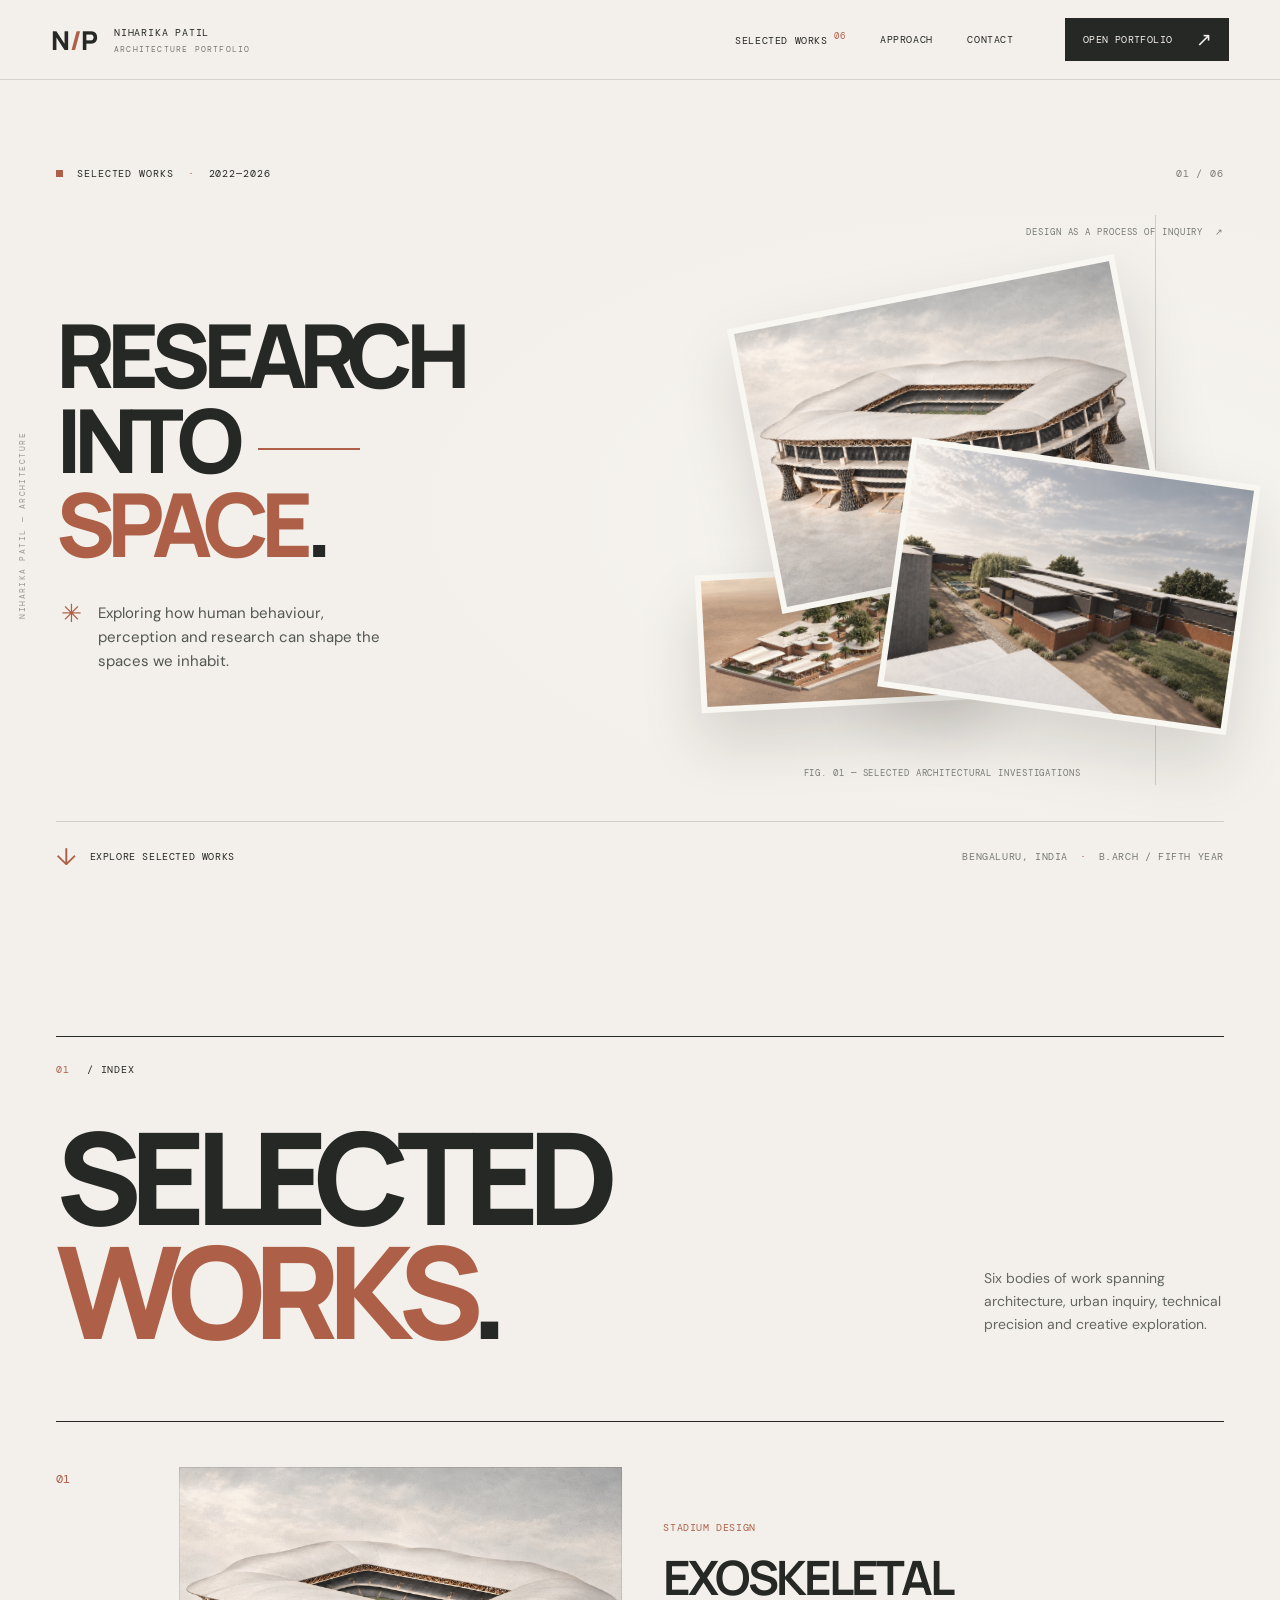
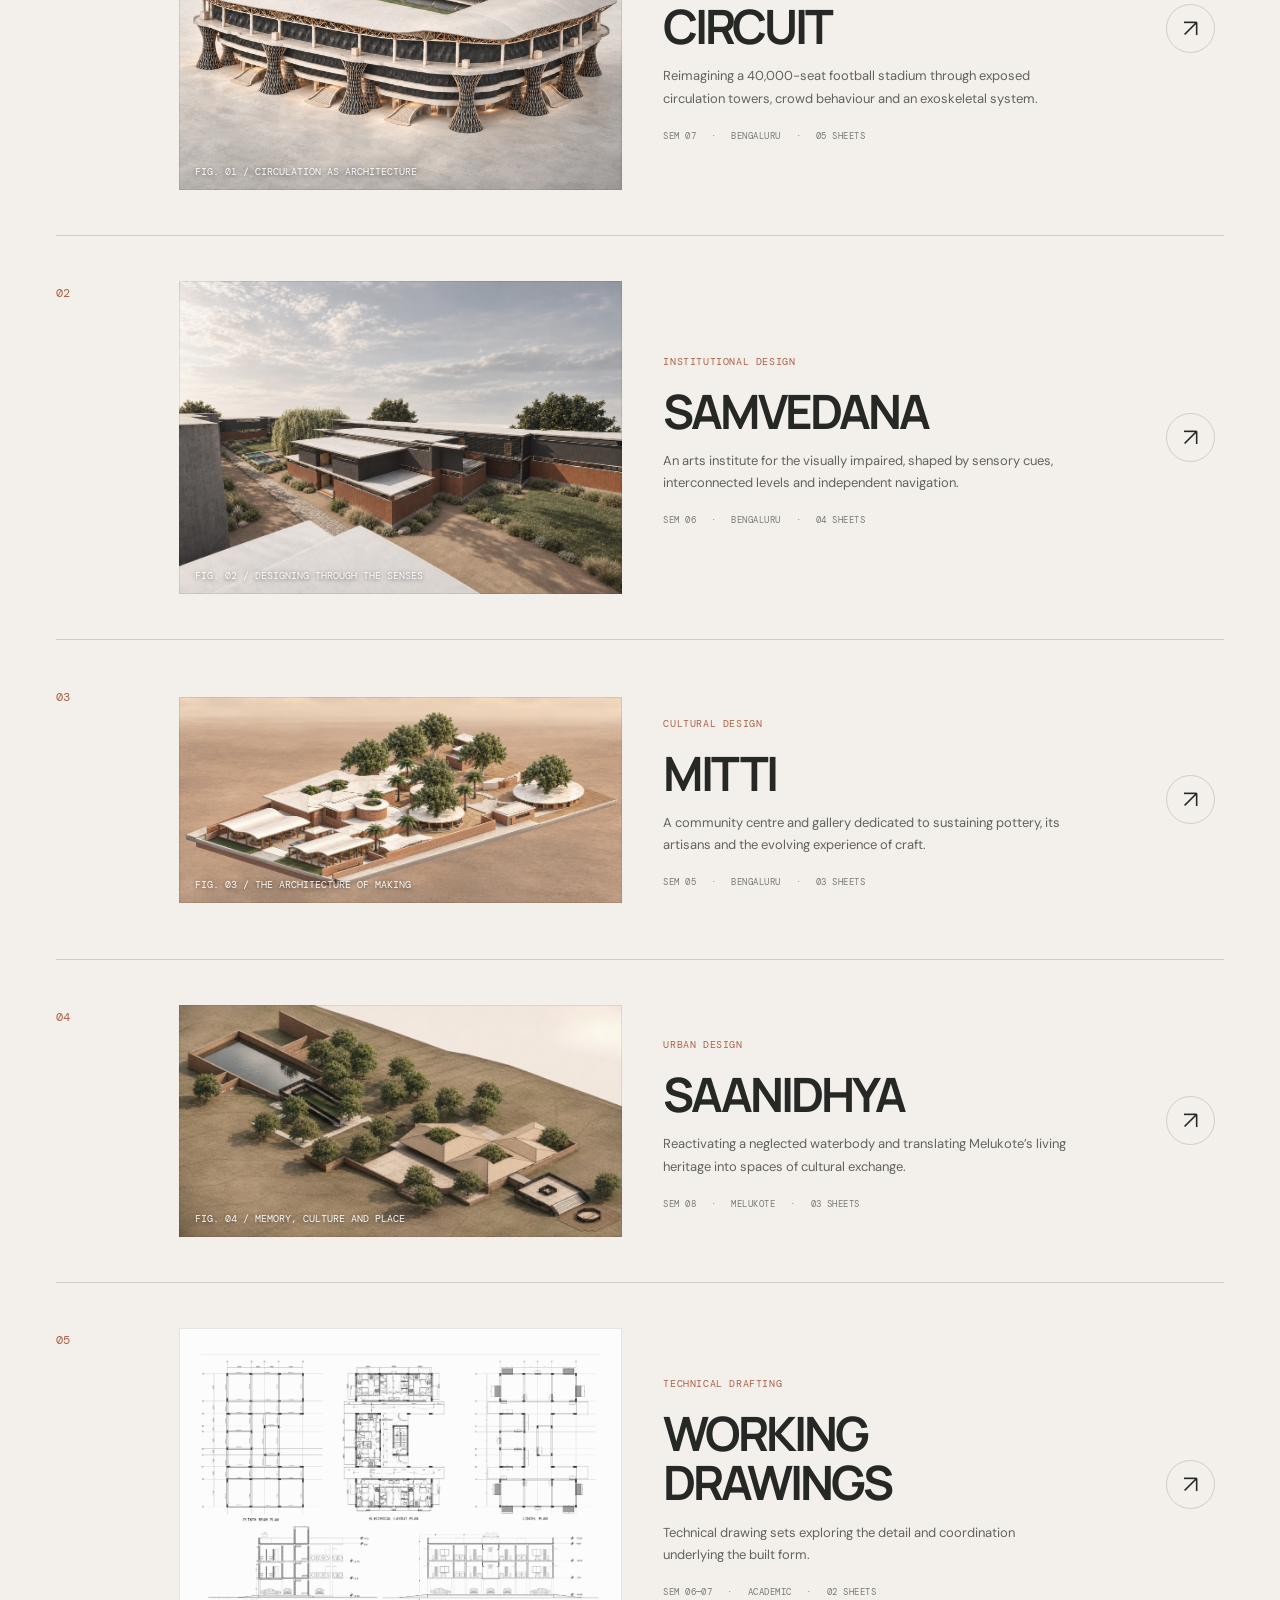
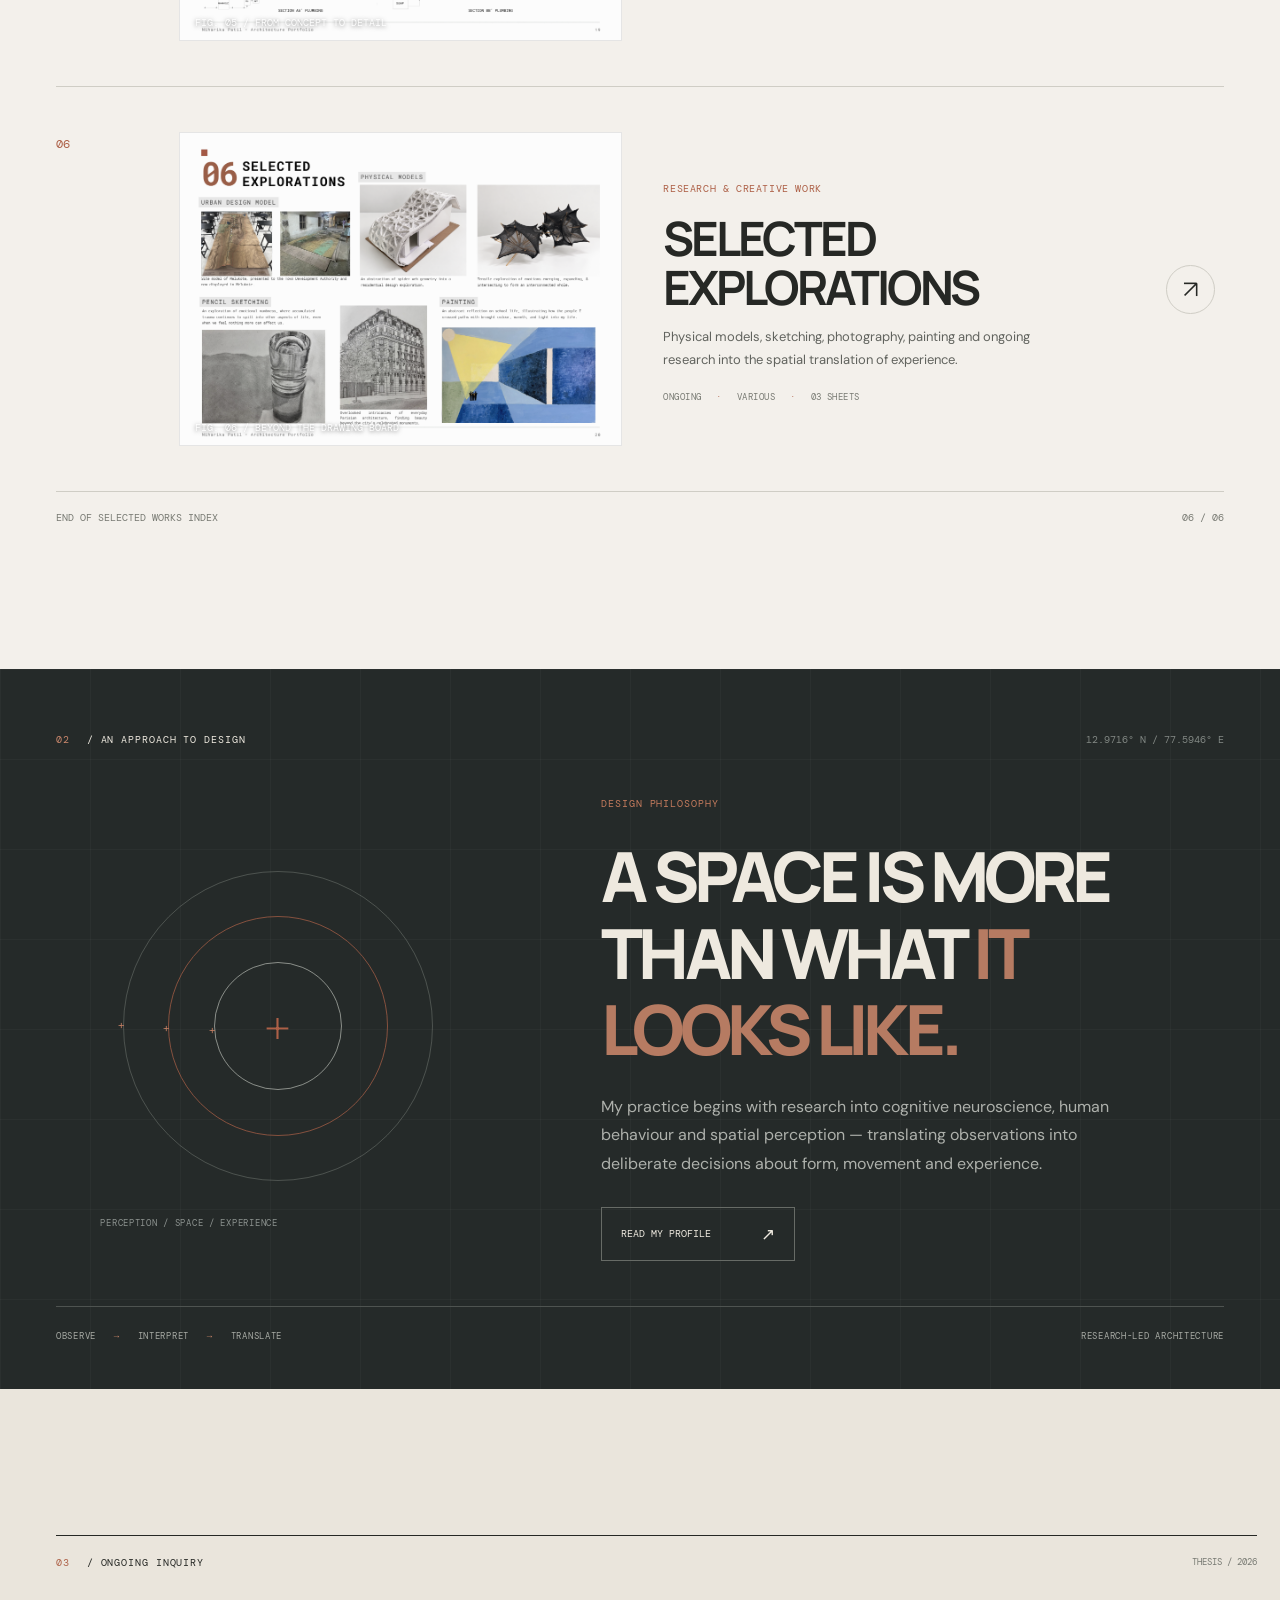
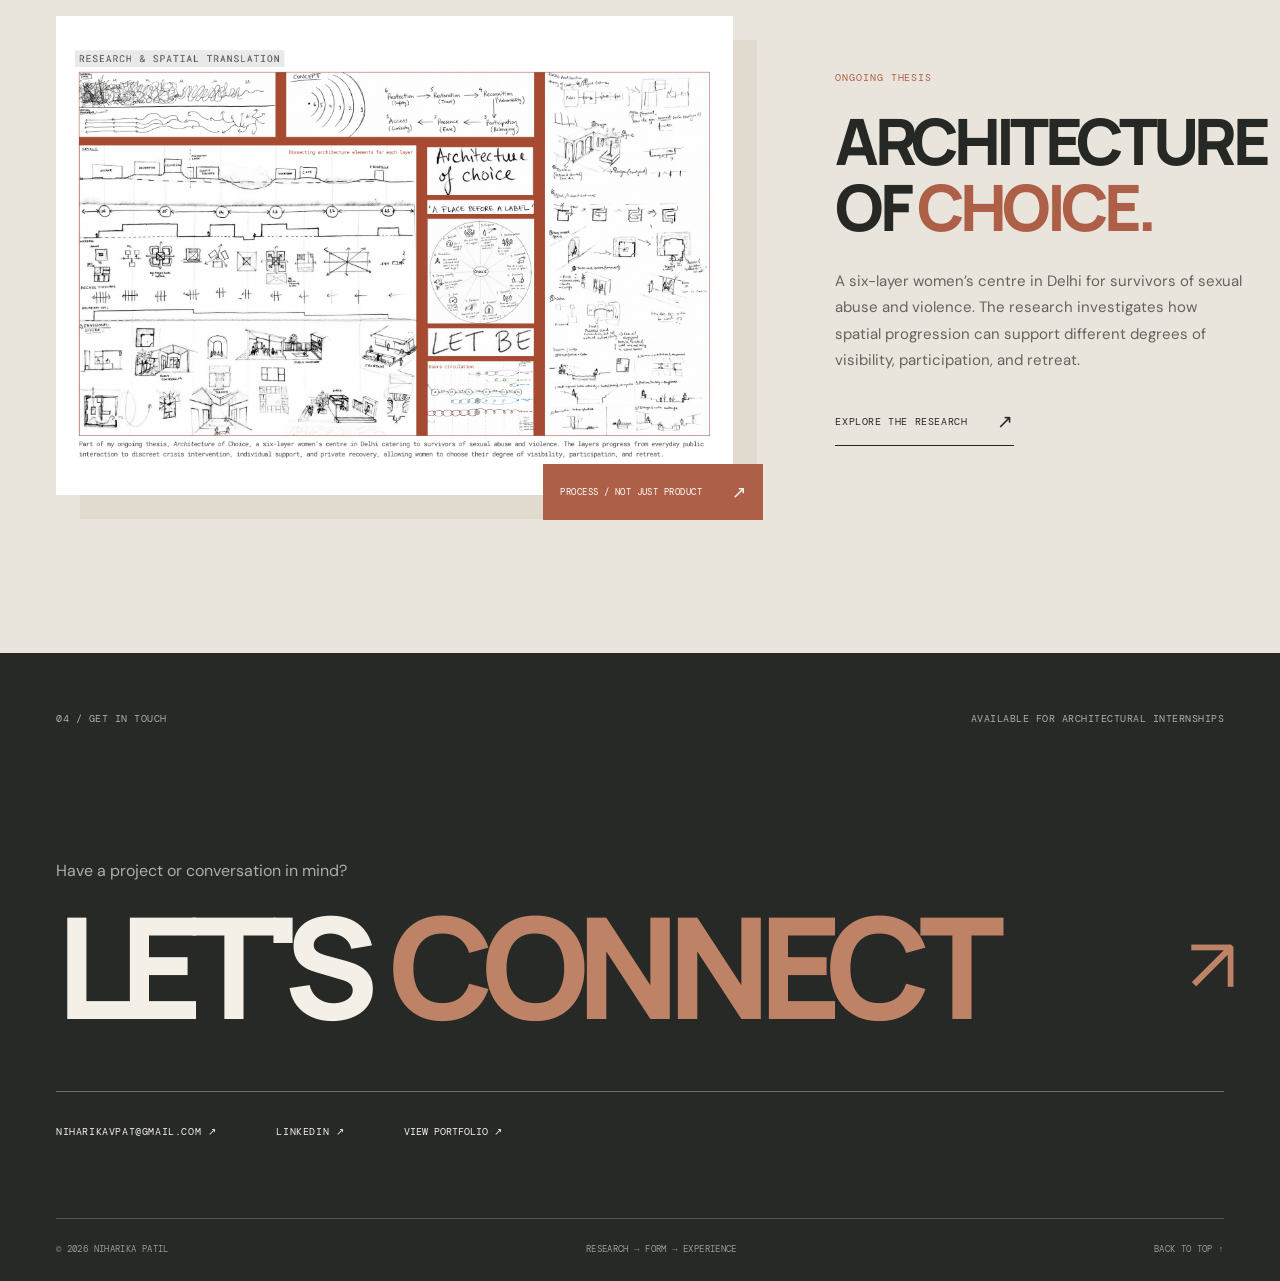
==== commit d02f5a46: "Display original project images at their complete natural proportions" ====
--- a/index.html
+++ b/index.html
@@ -14,7 +14,7 @@
   <link rel="preconnect" href="https://fonts.googleapis.com" />
   <link rel="preconnect" href="https://fonts.gstatic.com" crossorigin />
   <link href="https://fonts.googleapis.com/css2?family=DM+Mono:wght@400;500&family=DM+Sans:wght@400;500;600;700&family=Manrope:wght@400;500;600;700;800&display=swap" rel="stylesheet" />
-  <link rel="stylesheet" href="styles.css?v=20261020-full-images" />
+  <link rel="stylesheet" href="styles.css?v=20261020-original-images" />
   <title>Niharika Patil — Selected Works</title>
 </head>
 <body>
@@ -50,9 +50,9 @@
           </div>
         </div>
         <div class="hero-art" aria-label="A collage of original architectural designs from this portfolio">
-          <div class="hero-image hero-image-a" data-depth="15"><img src="assets/exoskeletal.webp" alt="Exoskeletal Circuit football stadium architectural render" fetchpriority="high" /></div>
-          <div class="hero-image hero-image-b" data-depth="28"><img src="assets/samvedana.webp" alt="Samvedana arts institute architectural render" /></div>
-          <div class="hero-image hero-image-c" data-depth="11"><img src="assets/mitti.webp" alt="Mitti pottery community centre architectural render" /></div>
+          <div class="hero-image hero-image-a" data-depth="15"><img src="assets/exoskeletal-original.png" width="1470" height="1070" alt="Exoskeletal Circuit football stadium architectural render" fetchpriority="high" /></div>
+          <div class="hero-image hero-image-b" data-depth="28"><img src="assets/samvedana-original.jpg" width="2048" height="1446" alt="Samvedana arts institute architectural render" /></div>
+          <div class="hero-image hero-image-c" data-depth="11"><img src="assets/mitti-original.png" width="1992" height="926" alt="Mitti pottery community centre architectural render" /></div>
           <div class="hero-orbit-label hero-orbit-top">DESIGN AS A PROCESS OF INQUIRY&nbsp; ↗</div>
           <div class="hero-orbit-label hero-orbit-bottom">FIG. 01 — SELECTED ARCHITECTURAL INVESTIGATIONS</div>
           <div class="hero-axis" aria-hidden="true"></div>
@@ -93,7 +93,7 @@
     <section class="research-section" aria-labelledby="research-title">
       <div class="page-width research-layout">
         <div class="research-top"><span class="eyebrow"><span class="section-num">03</span> / ONGOING INQUIRY</span><span class="research-no">THESIS / 2026</span></div>
-        <div class="research-visual" data-reveal><img src="assets/thesis-research.webp" loading="lazy" alt="Research drawings and spatial studies from Architecture of Choice, a women's centre thesis"/><div class="research-image-stamp">PROCESS / NOT JUST PRODUCT <span>↗</span></div></div>
+        <div class="research-visual" data-reveal><img src="assets/thesis-research-original.png" width="2000" height="1414" loading="lazy" alt="Research drawings and spatial studies from Architecture of Choice, a women's centre thesis"/><div class="research-image-stamp">PROCESS / NOT JUST PRODUCT <span>↗</span></div></div>
         <div class="research-copy" data-reveal><span class="tiny-label dark-label">ONGOING THESIS</span><h2 id="research-title">ARCHITECTURE<br/>OF <em>CHOICE.</em></h2><p>A six-layer women’s centre in Delhi for survivors of sexual abuse and violence. The research investigates how spatial progression can support different degrees of visibility, participation, and retreat.</p><button class="underlined-link" type="button" data-page="23">EXPLORE THE RESEARCH <span>↗</span></button></div>
       </div>
     </section>
@@ -140,6 +140,6 @@
     <div class="viewer-footnote"><span>THE ORIGINAL DRAWINGS, UNALTERED</span><span>USE ← → TO TURN PAGES <span class="hide-small"> · + / − TO ZOOM · ESC TO CLOSE</span></span></div>
   </div>
   <div class="toast" role="status" id="toast" aria-live="polite"></div>
-  <script type="module" src="app.js"></script>
+  <script type="module" src="app.js?v=20261020-original-images"></script>
 </body>
 </html>
--- a/styles.css
+++ b/styles.css
@@ -9,3 +9,9 @@
 @media(max-width:640px){:root{--header-h:65px}.page-width{width:calc(100% - 40px)}.site-header{padding:0 20px}.brand-mark{font-size:25px}.brand-copy{font-size:8px}.brand-copy span{font-size:7px}.site-navigation{top:65px}.hero{min-height:auto}.hero-content{min-height:830px;grid-template-columns:1fr;grid-template-rows:70px auto 350px 76px}.hero-kicker{grid-column:1;grid-row:1;font-size:9px;gap:8px}.hero-kicker-count{display:none}.hero-copy{grid-column:1;grid-row:2;justify-content:flex-end;padding:20px 0 5px}.hero h1{font-size:clamp(54px,12vw,86px);margin:0 0 19px;letter-spacing:-.088em}.hero-title-line{width:55px}.hero-description{max-width:275px}.hero-description p{font-size:13px}.hero-art{grid-column:1;grid-row:3;margin:0;min-height:330px}.hero-image-a{left:12%;top:6%;width:64%;height:53%}.hero-image-b{left:43%;top:43%;width:56%;height:42%}.hero-image-c{left:4%;top:56%;width:51%;height:37%}.hero-orbit-top{font-size:7px;right:4%;top:2%}.hero-orbit-bottom{font-size:7px;left:22%;bottom:0}.hero-bottom{grid-column:1;grid-row:4;padding:17px 0 22px}.hero-bottom-note{display:none}.hero-vertical{display:none}.projects-section{padding:78px 0 85px}.section-heading{margin-bottom:36px}.section-heading-main{display:block;margin-top:33px}.section-heading h2{font-size:clamp(63px,14vw,102px)}.section-heading-main p{max-width:320px;margin-top:24px;font-size:13px}.project-row{display:grid;grid-template-columns:30px 1fr 38px;gap:12px;padding:28px 0 35px;min-height:unset}.project-row:hover{padding-left:0;padding-right:0}.project-number{grid-column:1;grid-row:1;padding-top:7px}.project-picture{grid-column:2/4;grid-row:1;height:auto;aspect-ratio:1.65}.project-info{grid-column:1/3;grid-row:2;padding:0}.project-info h3{font-size:clamp(34px,8vw,53px);margin:13px 0}.project-description{font-size:12px;max-width:340px}.project-facts{font-size:8px;gap:8px}.project-facts span:not(:first-child):before{margin-right:7px}.project-open{grid-column:3;grid-row:2;align-self:start}.statement-section{padding:45px 0 28px;min-height:0}.statement-coordinate{display:none}.statement-body{grid-template-columns:1fr}.statement-graphic{height:280px;grid-row:1}.circle-one{width:215px}.circle-two{width:153px}.circle-three{width:92px}.circle-caption{left:0;bottom:9px}.statement-content{padding:0 0 68px}.statement-content h2{font-size:clamp(44px,10vw,69px);margin:22px 0}.statement-content p{font-size:14px}.statement-bottom{font-size:7px;gap:15px}.statement-bottom span:last-child{display:none}.research-section{padding:78px 0 105px}.research-layout{display:block}.research-top{padding-top:20px;margin-bottom:40px}.research-visual{margin-right:18px}.research-visual img{aspect-ratio:1.5}.research-image-stamp{font-size:8px;right:-15px}.research-copy{padding:60px 0 0}.research-copy h2{font-size:clamp(47px,10vw,65px)}.research-copy p{font-size:14px}.site-footer{padding:40px 0 24px}.footer-overline{font-size:8px}.footer-overline span:last-child{display:none}.footer-small{margin-top:90px;font-size:13px}.footer-mail{font-size:clamp(53px,13vw,89px);flex-wrap:wrap;padding-bottom:36px;gap:.1em}.footer-arrow{font-size:44px}.footer-links{gap:19px;flex-direction:column;padding:28px 0 80px}.footer-bottom{font-size:8px}.footer-bottom span:nth-child(2){display:none}.viewer-topbar{height:55px;padding:0 10px 0 15px;gap:8px}.viewer-brand-symbol{font-size:20px}.viewer-brand>span:last-child{font-size:0}.viewer-brand small{display:none}.viewer-breadcrumb{font-size:8px;gap:7px}.viewer-actions{gap:6px}.viewer-text-button{font-size:8px}.icon-fullscreen{font-size:20px}.viewer-close{height:31px;width:31px;font-size:25px}.hide-small{display:none!important}.viewer-stage-toolbar{height:38px;min-height:38px;padding:0 15px;font-size:8px}.viewer-meta{font-size:7px}.viewer-stage{padding:16px 12px}.viewer-controls{grid-template-columns:1fr 1fr 35px;padding:0 11px;min-height:56px;gap:2px}.viewer-page-nav{gap:6px}.viewer-arrow{height:30px;width:30px}.viewer-page-nav>span{font-size:9px}.viewer-zoom{gap:5px}.viewer-zoom #zoom-label{font-size:9px;min-width:38px}.viewer-zoom .fit-button{display:none}.viewer-download a{font-size:14px}.viewer-thumbs{height:85px;min-height:85px;gap:6px;padding:8px 12px}.thumb-btn{height:65px;flex-basis:100px}.viewer-footnote{padding:0 13px;font-size:7px}}
 @media(max-width:390px){.hero h1{font-size:51px}.brand-copy{display:none}.viewer-stage-toolbar .viewer-meta{display:none}}
 @media(prefers-reduced-motion:reduce){html{scroll-behavior:auto}*,*::before,*::after{animation-duration:.01ms!important;transition-duration:.01ms!important}.js-ready [data-reveal]:not(.is-revealed){opacity:1;transform:none}}
+
+/* Complete original images: let each frame follow its image proportions. */
+.hero-image{height:auto}
+.hero-image img,.project-picture img{height:auto}
+.project-picture{height:auto;aspect-ratio:auto}
+.research-visual img{aspect-ratio:auto}
